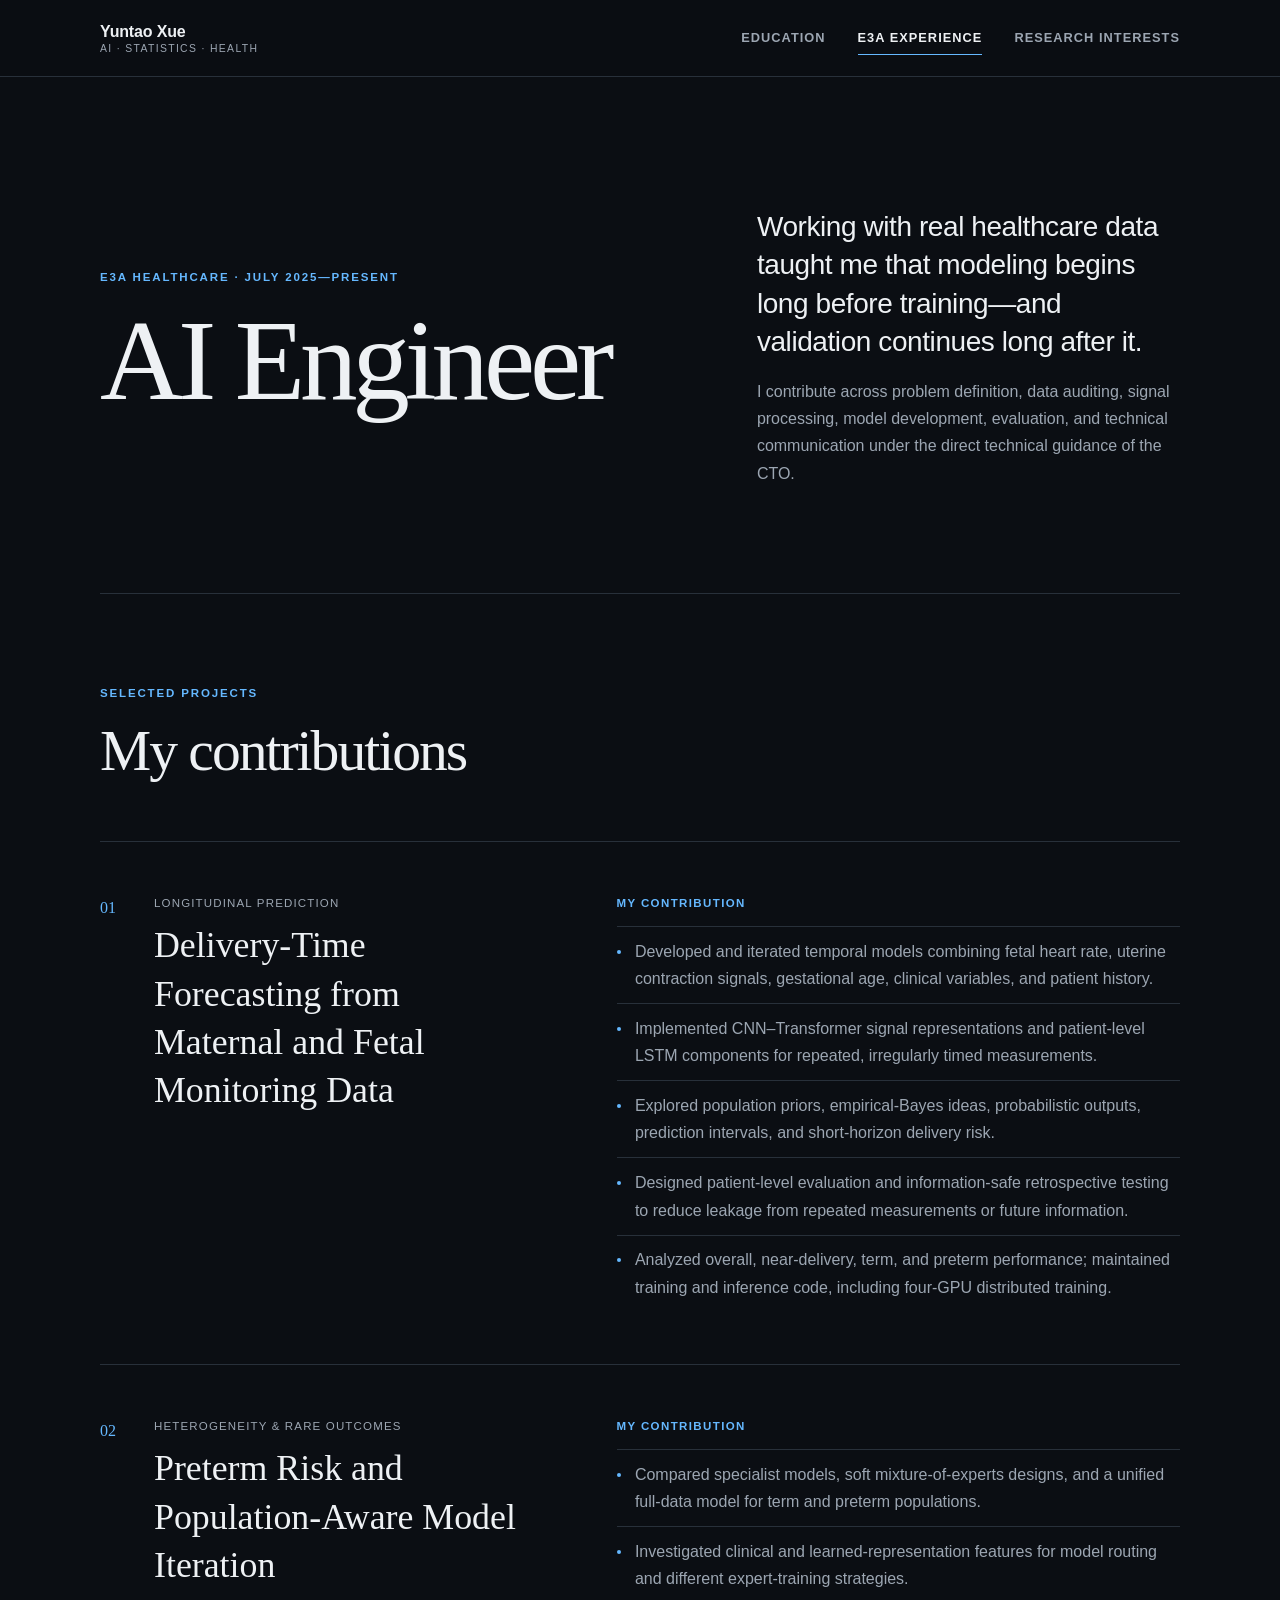
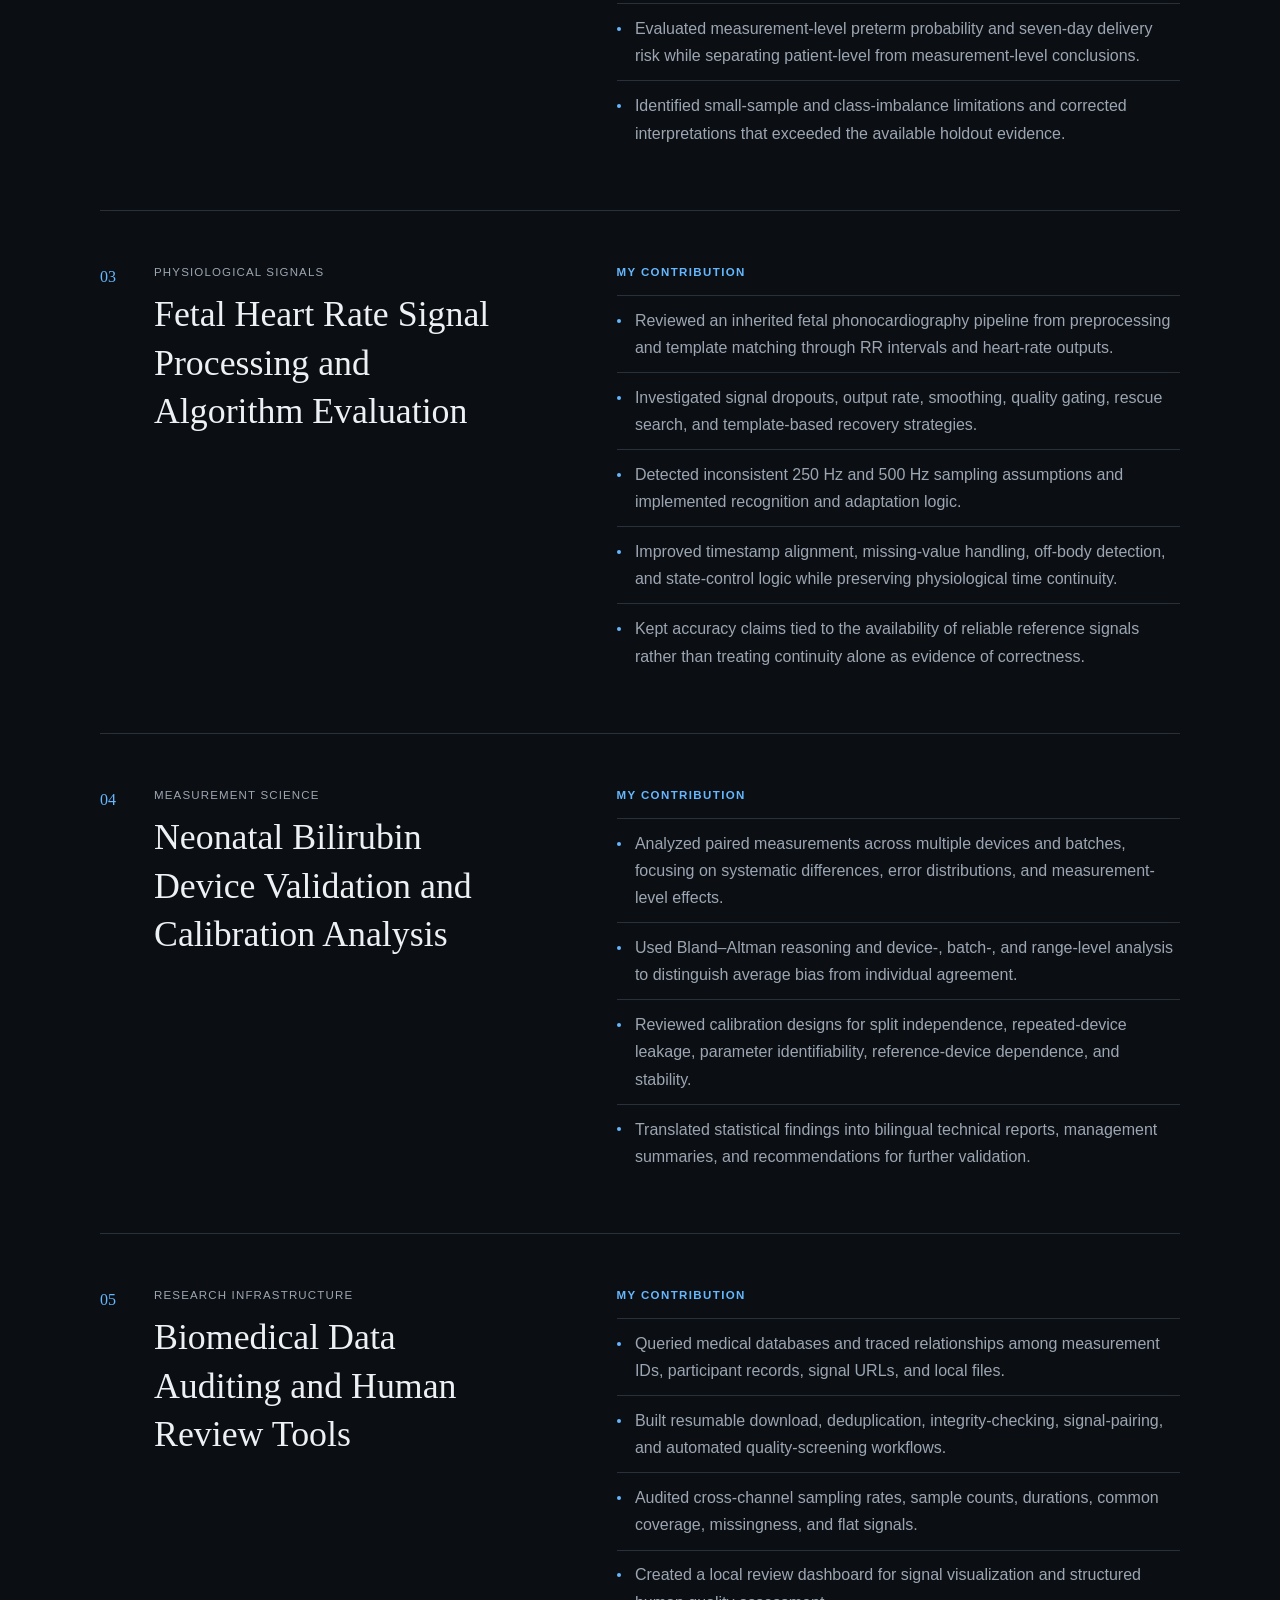
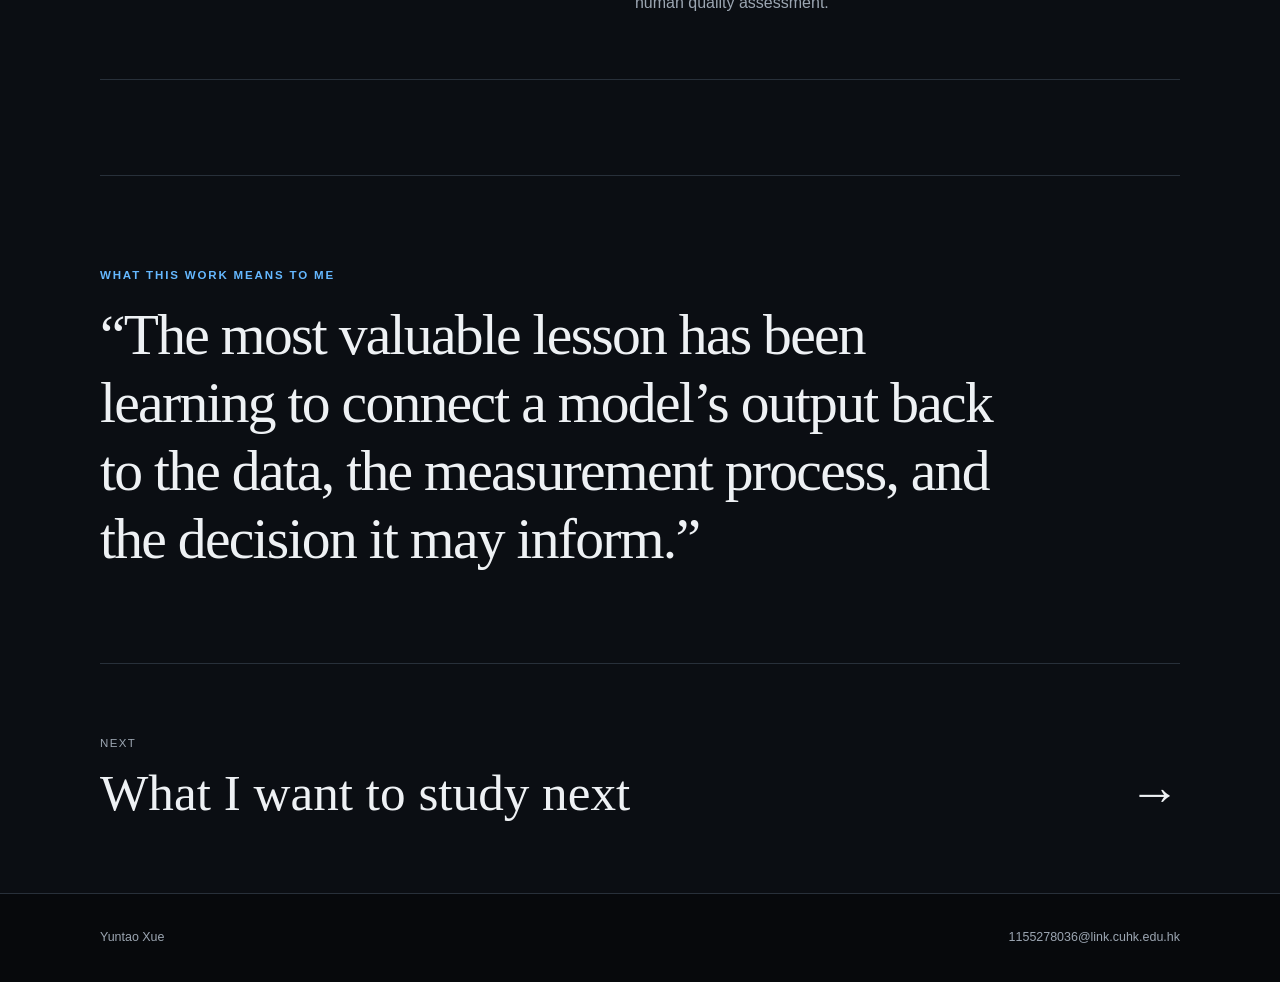
==== experience.html @ 1c297989 "Simplify site into focused academic pages" ====
<!doctype html>
<html lang="en">
  <head>
    <meta charset="utf-8" />
    <meta name="viewport" content="width=device-width, initial-scale=1" />
    <meta name="description" content="Yuntao Xue's work as an AI Engineer at E3A Healthcare across longitudinal prediction, physiological signals, medical device validation, and health data infrastructure." />
    <meta name="theme-color" content="#0b0e13" />
    <title>Yuntao Xue | E3A Experience</title>
    <link rel="icon" href="assets/favicon.svg" type="image/svg+xml" />
    <link rel="stylesheet" href="styles.css" />
  </head>
  <body>
    <a class="skip-link" href="#main">Skip to content</a>
    <header class="site-header">
      <div class="shell nav-wrap">
        <a class="brand" href="index.html"><span>Yuntao Xue</span><small>AI · Statistics · Health</small></a>
        <button class="menu-button" type="button" aria-expanded="false" aria-controls="nav-links">Menu</button>
        <nav id="nav-links" aria-label="Main navigation">
          <a href="index.html">Education</a>
          <a class="active" href="experience.html">E3A Experience</a>
          <a href="interests.html">Research Interests</a>
        </nav>
      </div>
    </header>

    <main id="main">
      <section class="shell intro page-intro">
        <div>
          <p class="label">E3A Healthcare · July 2025—present</p>
          <h1>AI Engineer</h1>
        </div>
        <div class="intro-side">
          <p class="lead">Working with real healthcare data taught me that modeling begins long before training—and validation continues long after it.</p>
          <p>I contribute across problem definition, data auditing, signal processing, model development, evaluation, and technical communication under the direct technical guidance of the CTO.</p>
        </div>
      </section>

      <section class="shell page-section projects-section" aria-labelledby="projects-title">
        <div class="section-heading">
          <p class="label">Selected projects</p>
          <h2 id="projects-title">My contributions</h2>
        </div>

        <div class="project-stack">
          <article class="project">
            <div class="project-title"><span>01</span><div><p>Longitudinal prediction</p><h3>Delivery-Time Forecasting from Maternal and Fetal Monitoring Data</h3></div></div>
            <div class="contributions">
              <p class="contribution-label">My contribution</p>
              <ul>
                <li>Developed and iterated temporal models combining fetal heart rate, uterine contraction signals, gestational age, clinical variables, and patient history.</li>
                <li>Implemented CNN–Transformer signal representations and patient-level LSTM components for repeated, irregularly timed measurements.</li>
                <li>Explored population priors, empirical-Bayes ideas, probabilistic outputs, prediction intervals, and short-horizon delivery risk.</li>
                <li>Designed patient-level evaluation and information-safe retrospective testing to reduce leakage from repeated measurements or future information.</li>
                <li>Analyzed overall, near-delivery, term, and preterm performance; maintained training and inference code, including four-GPU distributed training.</li>
              </ul>
            </div>
          </article>

          <article class="project">
            <div class="project-title"><span>02</span><div><p>Heterogeneity & rare outcomes</p><h3>Preterm Risk and Population-Aware Model Iteration</h3></div></div>
            <div class="contributions">
              <p class="contribution-label">My contribution</p>
              <ul>
                <li>Compared specialist models, soft mixture-of-experts designs, and a unified full-data model for term and preterm populations.</li>
                <li>Investigated clinical and learned-representation features for model routing and different expert-training strategies.</li>
                <li>Evaluated measurement-level preterm probability and seven-day delivery risk while separating patient-level from measurement-level conclusions.</li>
                <li>Identified small-sample and class-imbalance limitations and corrected interpretations that exceeded the available holdout evidence.</li>
              </ul>
            </div>
          </article>

          <article class="project">
            <div class="project-title"><span>03</span><div><p>Physiological signals</p><h3>Fetal Heart Rate Signal Processing and Algorithm Evaluation</h3></div></div>
            <div class="contributions">
              <p class="contribution-label">My contribution</p>
              <ul>
                <li>Reviewed an inherited fetal phonocardiography pipeline from preprocessing and template matching through RR intervals and heart-rate outputs.</li>
                <li>Investigated signal dropouts, output rate, smoothing, quality gating, rescue search, and template-based recovery strategies.</li>
                <li>Detected inconsistent 250 Hz and 500 Hz sampling assumptions and implemented recognition and adaptation logic.</li>
                <li>Improved timestamp alignment, missing-value handling, off-body detection, and state-control logic while preserving physiological time continuity.</li>
                <li>Kept accuracy claims tied to the availability of reliable reference signals rather than treating continuity alone as evidence of correctness.</li>
              </ul>
            </div>
          </article>

          <article class="project">
            <div class="project-title"><span>04</span><div><p>Measurement science</p><h3>Neonatal Bilirubin Device Validation and Calibration Analysis</h3></div></div>
            <div class="contributions">
              <p class="contribution-label">My contribution</p>
              <ul>
                <li>Analyzed paired measurements across multiple devices and batches, focusing on systematic differences, error distributions, and measurement-level effects.</li>
                <li>Used Bland–Altman reasoning and device-, batch-, and range-level analysis to distinguish average bias from individual agreement.</li>
                <li>Reviewed calibration designs for split independence, repeated-device leakage, parameter identifiability, reference-device dependence, and stability.</li>
                <li>Translated statistical findings into bilingual technical reports, management summaries, and recommendations for further validation.</li>
              </ul>
            </div>
          </article>

          <article class="project">
            <div class="project-title"><span>05</span><div><p>Research infrastructure</p><h3>Biomedical Data Auditing and Human Review Tools</h3></div></div>
            <div class="contributions">
              <p class="contribution-label">My contribution</p>
              <ul>
                <li>Queried medical databases and traced relationships among measurement IDs, participant records, signal URLs, and local files.</li>
                <li>Built resumable download, deduplication, integrity-checking, signal-pairing, and automated quality-screening workflows.</li>
                <li>Audited cross-channel sampling rates, sample counts, durations, common coverage, missingness, and flat signals.</li>
                <li>Created a local review dashboard for signal visualization and structured human quality assessment.</li>
              </ul>
            </div>
          </article>
        </div>
      </section>

      <section class="shell reflection">
        <p class="label">What this work means to me</p>
        <blockquote>“The most valuable lesson has been learning to connect a model’s output back to the data, the measurement process, and the decision it may inform.”</blockquote>
      </section>

      <section class="shell next-page">
        <p>Next</p>
        <a href="interests.html"><span>What I want to study next</span><span>→</span></a>
      </section>
    </main>

    <footer class="site-footer">
      <div class="shell"><span>Yuntao Xue</span><span>1155278036@link.cuhk.edu.hk</span></div>
    </footer>
    <script src="script.js"></script>
  </body>
</html>
---- styles.css ----
:root {
  --bg: #0b0e13;
  --surface: #11161d;
  --text: #eef1f4;
  --muted: #9ca6b2;
  --line: #28303a;
  --accent: #65b8ff;
  --shell: 1080px;
  --sans: Inter, ui-sans-serif, -apple-system, BlinkMacSystemFont, "Segoe UI", sans-serif;
  --serif: Georgia, "Times New Roman", serif;
}

* { box-sizing: border-box; }
html { scroll-behavior: smooth; }
body { margin: 0; color: var(--text); background: var(--bg); font-family: var(--sans); font-size: 16px; line-height: 1.7; }
::selection { color: #06111b; background: var(--accent); }
a { color: inherit; }
.shell { width: min(var(--shell), calc(100% - 48px)); margin-inline: auto; }
.skip-link { position: fixed; left: 1rem; top: -5rem; z-index: 100; padding: .65rem 1rem; color: var(--bg); background: var(--text); text-decoration: none; }
.skip-link:focus { top: 1rem; }

.site-header { position: sticky; top: 0; z-index: 20; background: rgba(11, 14, 19, .92); border-bottom: 1px solid var(--line); backdrop-filter: blur(12px); }
.nav-wrap { min-height: 76px; display: flex; align-items: center; justify-content: space-between; gap: 2rem; }
.brand { display: flex; flex-direction: column; text-decoration: none; line-height: 1.25; }
.brand span { font-weight: 700; letter-spacing: -.01em; }
.brand small { color: var(--muted); font-size: .65rem; text-transform: uppercase; letter-spacing: .13em; }
nav { display: flex; align-items: center; gap: 2rem; }
nav a { padding-block: 6px; color: var(--muted); border-bottom: 1px solid transparent; font-size: .8rem; font-weight: 650; text-decoration: none; text-transform: uppercase; letter-spacing: .08em; }
nav a:hover, nav a.active { color: var(--text); border-color: var(--accent); }
.menu-button { display: none; padding: .45rem .7rem; color: var(--text); background: transparent; border: 1px solid var(--line); font: inherit; font-size: .8rem; }

.intro { min-height: 540px; padding-block: 105px 90px; border-bottom: 1px solid var(--line); }
.intro-profile { display: grid; grid-template-columns: minmax(0, 1fr) 280px; align-items: center; gap: clamp(55px, 10vw, 130px); }
.label { margin: 0 0 1rem; color: var(--accent); font-size: .72rem; font-weight: 750; text-transform: uppercase; letter-spacing: .16em; }
h1, h2, h3, p { overflow-wrap: break-word; }
h1 { max-width: 850px; margin: 0; font-family: var(--serif); font-size: clamp(3.8rem, 8vw, 7rem); font-weight: 400; line-height: .98; letter-spacing: -.045em; }
.lead { max-width: 760px; margin: 1.6rem 0 0; color: var(--text); font-size: clamp(1.25rem, 2.4vw, 1.75rem); line-height: 1.38; letter-spacing: -.015em; }
.intro-text { max-width: 700px; margin: 1.4rem 0 0; color: var(--muted); font-size: 1.02rem; }
.inline-links { display: flex; flex-wrap: wrap; gap: .75rem 1.7rem; margin-top: 2rem; }
.inline-links a { color: var(--text); text-underline-offset: 5px; text-decoration-color: var(--accent); }
.inline-links a:hover { color: var(--accent); }
.portrait { width: 280px; height: 340px; margin: 0; border: 1px solid var(--line); background: var(--surface); overflow: hidden; }
.portrait img { width: 100%; height: 100%; display: block; object-fit: cover; object-position: 62% 42%; filter: saturate(.82) contrast(1.04); }

.page-section { padding-block: 95px; border-bottom: 1px solid var(--line); }
.section-heading { max-width: 760px; margin-bottom: 58px; }
.section-heading.compact { margin-bottom: 42px; }
h2 { margin: 0; font-family: var(--serif); font-size: clamp(2.3rem, 4.5vw, 4rem); font-weight: 400; line-height: 1.1; letter-spacing: -.035em; }
h3 { margin: 0; font-size: 1.25rem; line-height: 1.35; }
.timeline { border-top: 1px solid var(--line); }
.timeline-item { display: grid; grid-template-columns: 220px 1fr; gap: 3rem; padding-block: 34px; border-bottom: 1px solid var(--line); }
.timeline-meta { display: flex; flex-direction: column; color: var(--muted); font-size: .82rem; }
.timeline-item h3 { font-size: 1.45rem; }
.timeline-item p { max-width: 690px; margin: .7rem 0 0; color: var(--muted); }
.timeline-item .institution { margin-top: .25rem; color: var(--text); }
.two-columns { display: grid; grid-template-columns: .8fr 1.2fr; gap: clamp(55px, 10vw, 120px); align-items: start; }
.simple-list { padding: 0; margin: 0; list-style: none; border-top: 1px solid var(--line); }
.simple-list li { padding: .85rem 0; border-bottom: 1px solid var(--line); }
.course-list { display: grid; grid-template-columns: repeat(2, 1fr); column-gap: 2rem; }
.skill-grid { display: grid; grid-template-columns: repeat(2, 1fr); gap: 1px; background: var(--line); border: 1px solid var(--line); }
.skill-grid article { min-height: 225px; padding: 28px; background: var(--surface); }
.skill-grid h3 { color: var(--accent); font-size: 1rem; }
.skill-grid p { margin: .8rem 0 0; color: var(--muted); }

.next-page { padding-block: 70px; }
.next-page > p { margin: 0 0 .5rem; color: var(--muted); font-size: .72rem; text-transform: uppercase; letter-spacing: .12em; }
.next-page a { display: flex; justify-content: space-between; gap: 1rem; font-family: var(--serif); font-size: clamp(1.8rem, 4vw, 3.2rem); line-height: 1.2; text-decoration: none; }
.next-page a:hover { color: var(--accent); }

.page-intro { min-height: 480px; display: grid; grid-template-columns: 1fr .8fr; gap: clamp(60px, 10vw, 130px); align-items: center; }
.page-intro h1 { font-size: clamp(4rem, 9vw, 7.5rem); }
.intro-side > p:last-child { color: var(--muted); }
.projects-section { padding-top: 90px; }
.project-stack { border-top: 1px solid var(--line); }
.project { display: grid; grid-template-columns: .85fr 1.15fr; gap: clamp(50px, 8vw, 100px); padding-block: 52px; border-bottom: 1px solid var(--line); }
.project-title { display: grid; grid-template-columns: 38px 1fr; gap: 1rem; align-items: start; }
.project-title > span { color: var(--accent); font-family: var(--serif); }
.project-title p { margin: 0 0 .5rem; color: var(--muted); font-size: .72rem; text-transform: uppercase; letter-spacing: .1em; }
.project-title h3 { font-family: var(--serif); font-size: clamp(1.55rem, 2.8vw, 2.35rem); font-weight: 400; }
.contribution-label { margin: 0 0 .8rem; color: var(--accent); font-size: .72rem; font-weight: 700; text-transform: uppercase; letter-spacing: .12em; }
.contributions ul { padding: 0; margin: 0; list-style: none; }
.contributions li { position: relative; padding: .68rem 0 .68rem 1.15rem; color: var(--muted); border-top: 1px solid var(--line); }
.contributions li::before { content: ""; position: absolute; left: 0; top: 1.42rem; width: 4px; height: 4px; background: var(--accent); border-radius: 50%; }
.reflection { padding-block: 90px; border-bottom: 1px solid var(--line); }
blockquote { max-width: 900px; margin: 0; font-family: var(--serif); font-size: clamp(2rem, 4.5vw, 4rem); font-weight: 400; line-height: 1.18; letter-spacing: -.03em; }

.interest-intro { min-height: 650px; }
.interest-intro h1 { max-width: 1020px; font-size: clamp(3.4rem, 7vw, 6.4rem); }
.interest-opening { display: grid; grid-template-columns: 1fr 1fr; gap: clamp(50px, 9vw, 110px); margin-top: 65px; }
.interest-opening .lead, .interest-opening > p:last-child { margin: 0; }
.interest-opening > p:last-child { color: var(--muted); }
.interest-list { border-top: 1px solid var(--line); }
.interest-list article { display: grid; grid-template-columns: 55px .75fr 1fr; gap: 1.5rem; padding-block: 32px; border-bottom: 1px solid var(--line); }
.interest-list article > span { color: var(--accent); font-family: var(--serif); }
.interest-list h3 { font-family: var(--serif); font-size: clamp(1.5rem, 2.5vw, 2.25rem); font-weight: 400; }
.interest-list p { margin: 0; color: var(--muted); }
.methods-band { padding-block: 95px; background: var(--surface); border-bottom: 1px solid var(--line); }
.methods-grid { display: grid; grid-template-columns: .8fr 1.2fr; gap: clamp(55px, 10vw, 120px); }
.methods-copy > p { margin-top: 0; color: var(--muted); }
.methods-copy strong { color: var(--text); }
.future-section { display: grid; grid-template-columns: .3fr 1.1fr .7fr; gap: 3rem; }
.future-section .label { margin-top: .5rem; }
.future-section > p:last-child { margin: .5rem 0 0; color: var(--muted); }
.contact-block { padding-block: 95px 110px; }
.contact-block h2 { max-width: 850px; }

.site-footer { color: var(--muted); background: #07090c; border-top: 1px solid var(--line); }
.site-footer .shell { min-height: 88px; display: flex; align-items: center; justify-content: space-between; gap: 1rem; font-size: .78rem; }

@media (max-width: 800px) {
  .menu-button { display: block; }
  nav { position: absolute; left: 0; right: 0; top: 75px; display: none; padding: 1rem 24px 1.4rem; background: var(--bg); border-bottom: 1px solid var(--line); }
  nav.open { display: flex; flex-direction: column; align-items: flex-start; gap: .7rem; }
  .intro-profile { grid-template-columns: 1fr 210px; gap: 2.5rem; }
  .portrait { width: 210px; height: 270px; }
  .page-intro, .two-columns, .methods-grid { grid-template-columns: 1fr; }
  .page-intro { gap: 1rem; }
  .project { grid-template-columns: 1fr; gap: 2.2rem; }
  .interest-opening { grid-template-columns: 1fr; gap: 2rem; }
  .interest-list article { grid-template-columns: 40px 1fr; }
  .interest-list h3, .interest-list p { grid-column: 2; }
  .future-section { grid-template-columns: 1fr; gap: 1.5rem; }
}

@media (max-width: 560px) {
  .shell { width: min(var(--shell), calc(100% - 32px)); }
  .intro { padding-block: 70px; }
  .intro-profile { grid-template-columns: 1fr; }
  .portrait { grid-row: 1; width: 150px; height: 180px; }
  h1 { font-size: 3.6rem; }
  .page-section, .methods-band, .contact-block { padding-block: 70px; }
  .timeline-item { grid-template-columns: 1fr; gap: 1rem; }
  .timeline-meta { flex-direction: row; gap: 1rem; }
  .course-list, .skill-grid { grid-template-columns: 1fr; }
  .page-intro, .interest-intro { min-height: auto; }
  .interest-list article { grid-template-columns: 28px 1fr; gap: 1rem; }
  .site-footer .shell { padding-block: 1.2rem; flex-direction: column; align-items: flex-start; justify-content: center; }
}

@media (prefers-reduced-motion: reduce) { html { scroll-behavior: auto; } }
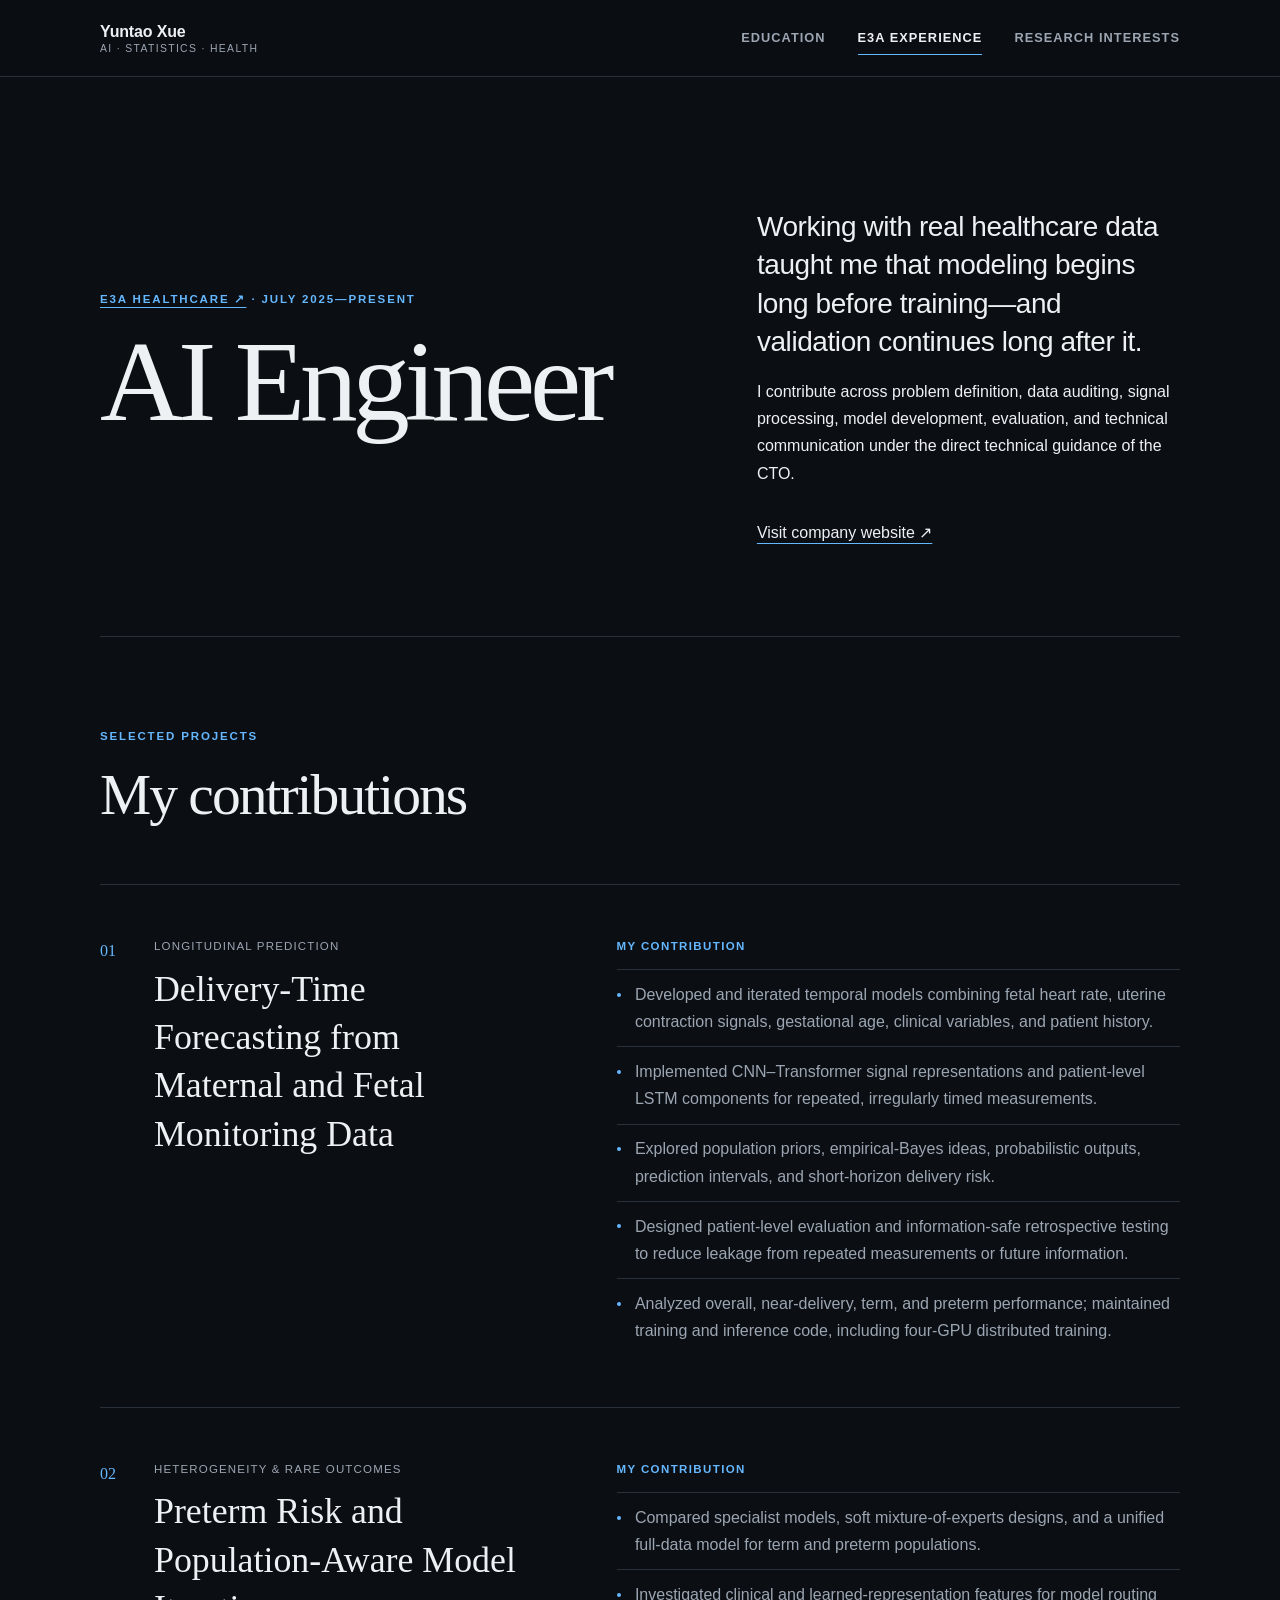
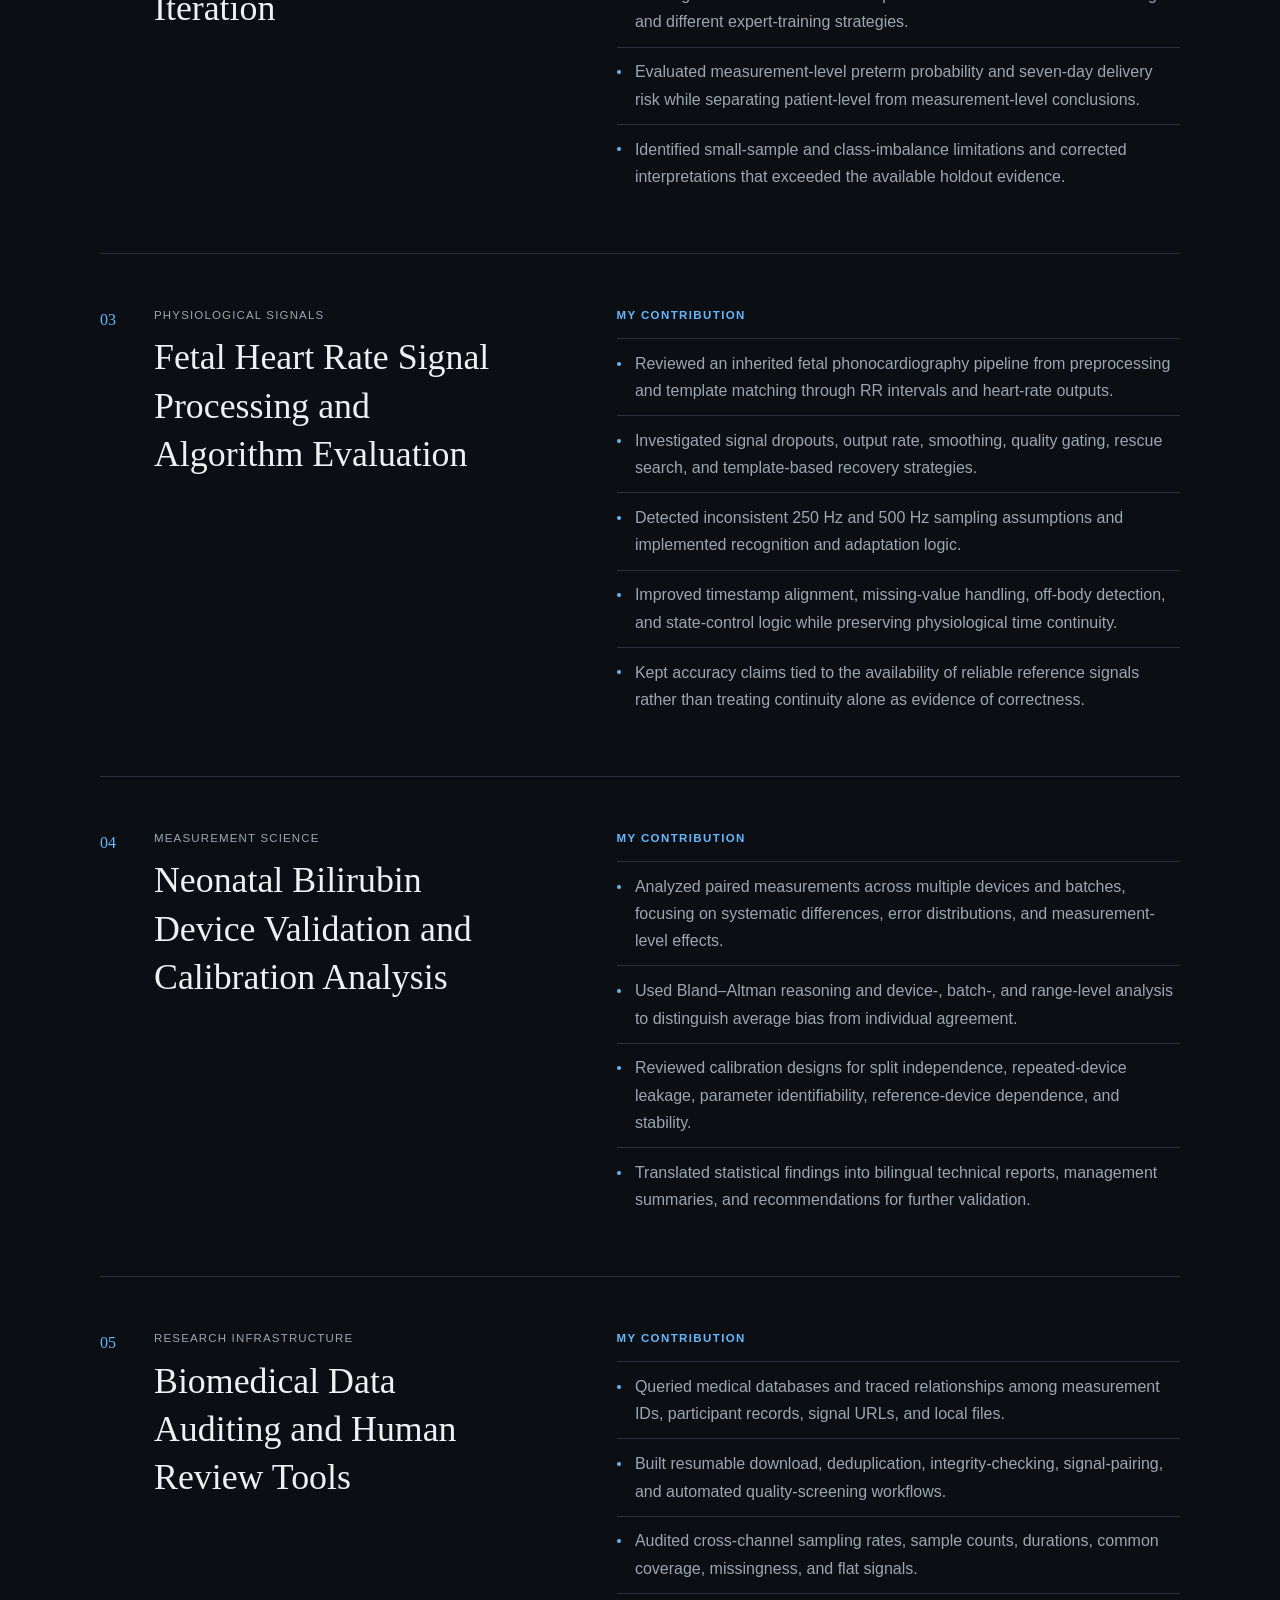
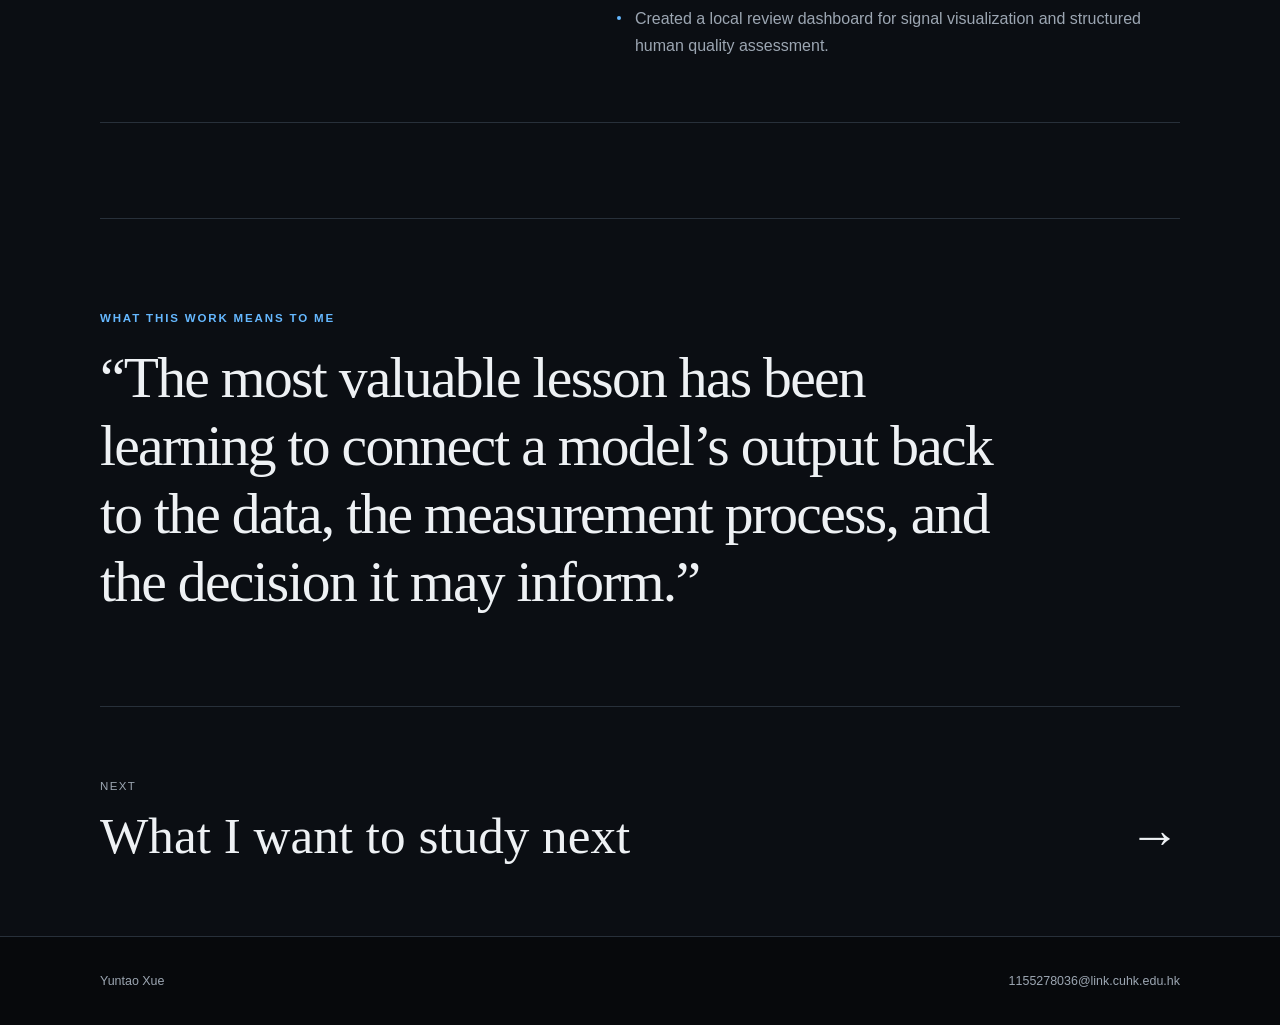
==== commit 6a7e2f3b: "Link E3A Healthcare website" ====
--- a/experience.html
+++ b/experience.html
@@ -26,12 +26,13 @@
     <main id="main">
       <section class="shell intro page-intro">
         <div>
-          <p class="label">E3A Healthcare · July 2025—present</p>
+          <p class="label"><a class="company-link" href="https://e3ahealth.com/" target="_blank" rel="noreferrer">E3A Healthcare ↗</a> · July 2025—present</p>
           <h1>AI Engineer</h1>
         </div>
         <div class="intro-side">
           <p class="lead">Working with real healthcare data taught me that modeling begins long before training—and validation continues long after it.</p>
           <p>I contribute across problem definition, data auditing, signal processing, model development, evaluation, and technical communication under the direct technical guidance of the CTO.</p>
+          <div class="inline-links"><a href="https://e3ahealth.com/" target="_blank" rel="noreferrer">Visit company website ↗</a></div>
         </div>
       </section>
 
--- a/styles.css
+++ b/styles.css
@@ -36,6 +36,8 @@
 h1 { max-width: 850px; margin: 0; font-family: var(--serif); font-size: clamp(3.8rem, 8vw, 7rem); font-weight: 400; line-height: .98; letter-spacing: -.045em; }
 .lead { max-width: 760px; margin: 1.6rem 0 0; color: var(--text); font-size: clamp(1.25rem, 2.4vw, 1.75rem); line-height: 1.38; letter-spacing: -.015em; }
 .intro-text { max-width: 700px; margin: 1.4rem 0 0; color: var(--muted); font-size: 1.02rem; }
+.company-link { color: inherit; text-decoration-color: var(--accent); text-underline-offset: 4px; }
+.company-link:hover { color: var(--accent); }
 .inline-links { display: flex; flex-wrap: wrap; gap: .75rem 1.7rem; margin-top: 2rem; }
 .inline-links a { color: var(--text); text-underline-offset: 5px; text-decoration-color: var(--accent); }
 .inline-links a:hover { color: var(--accent); }
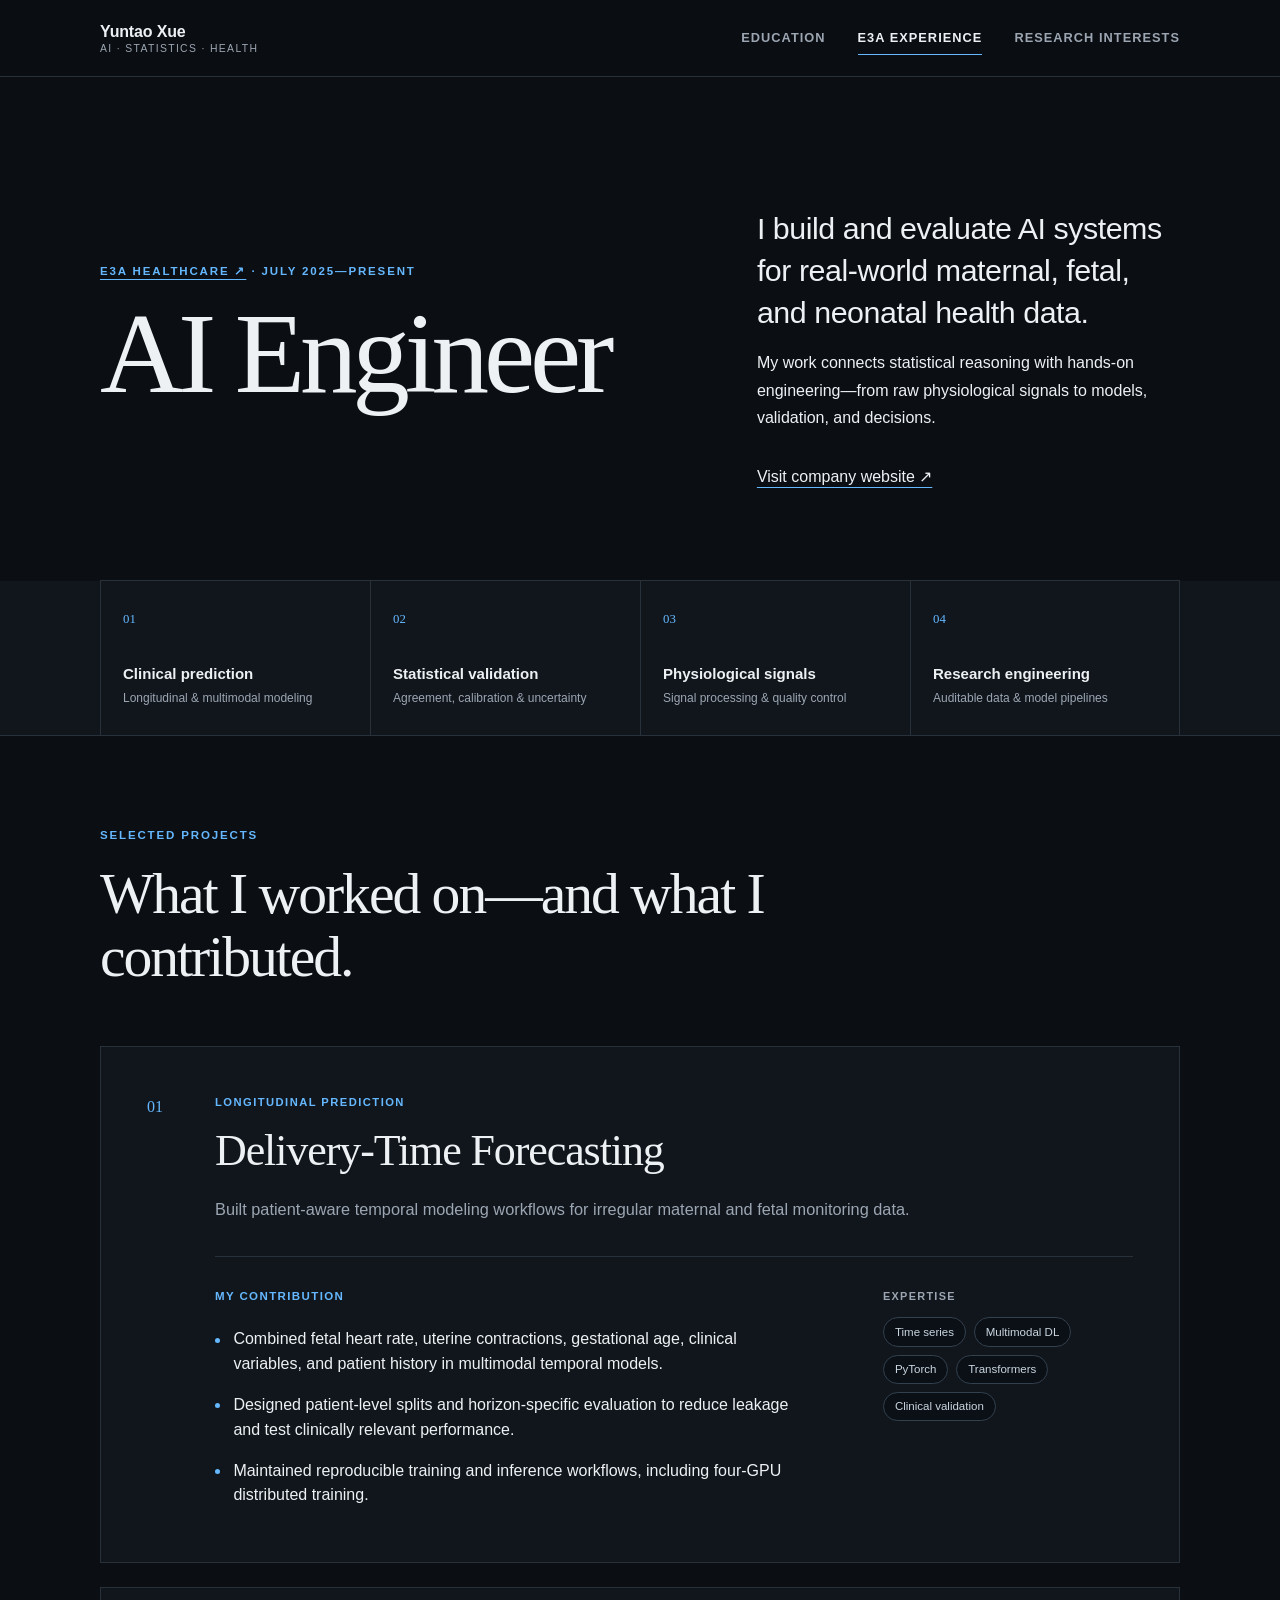
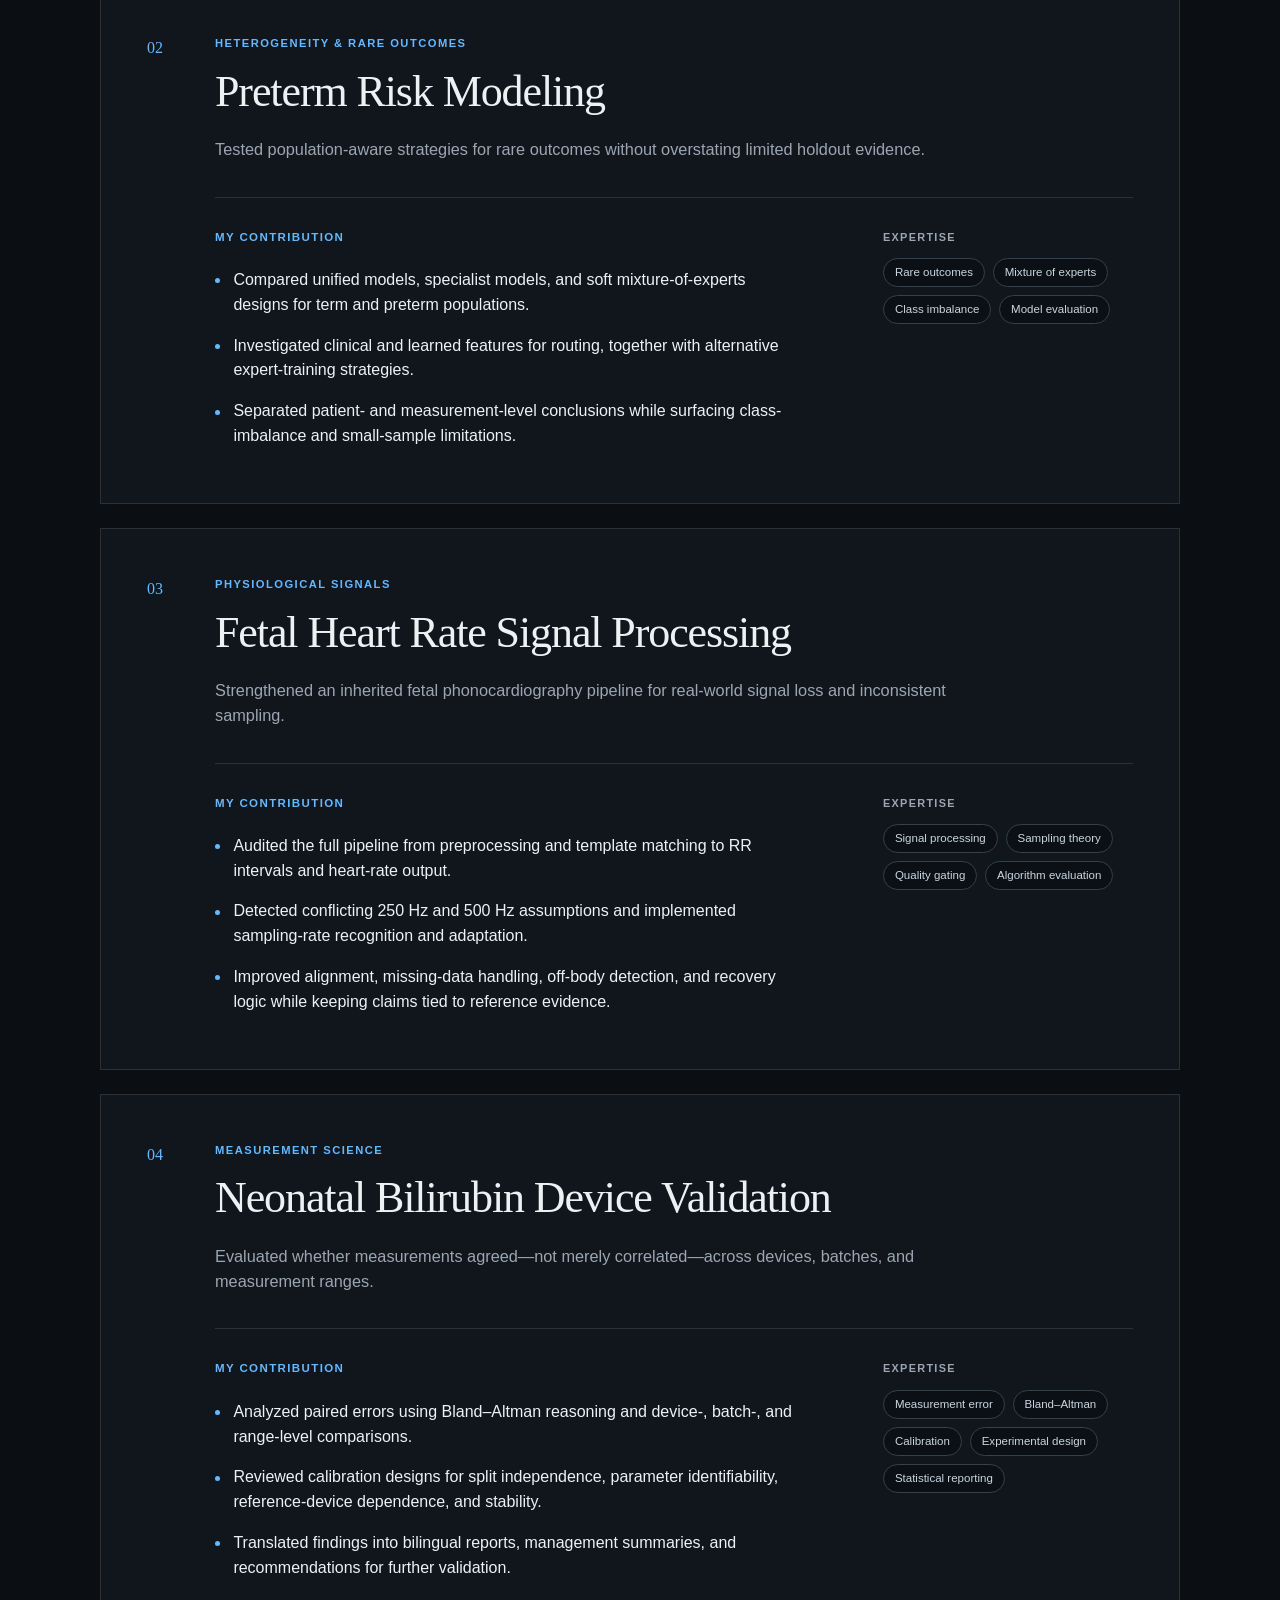
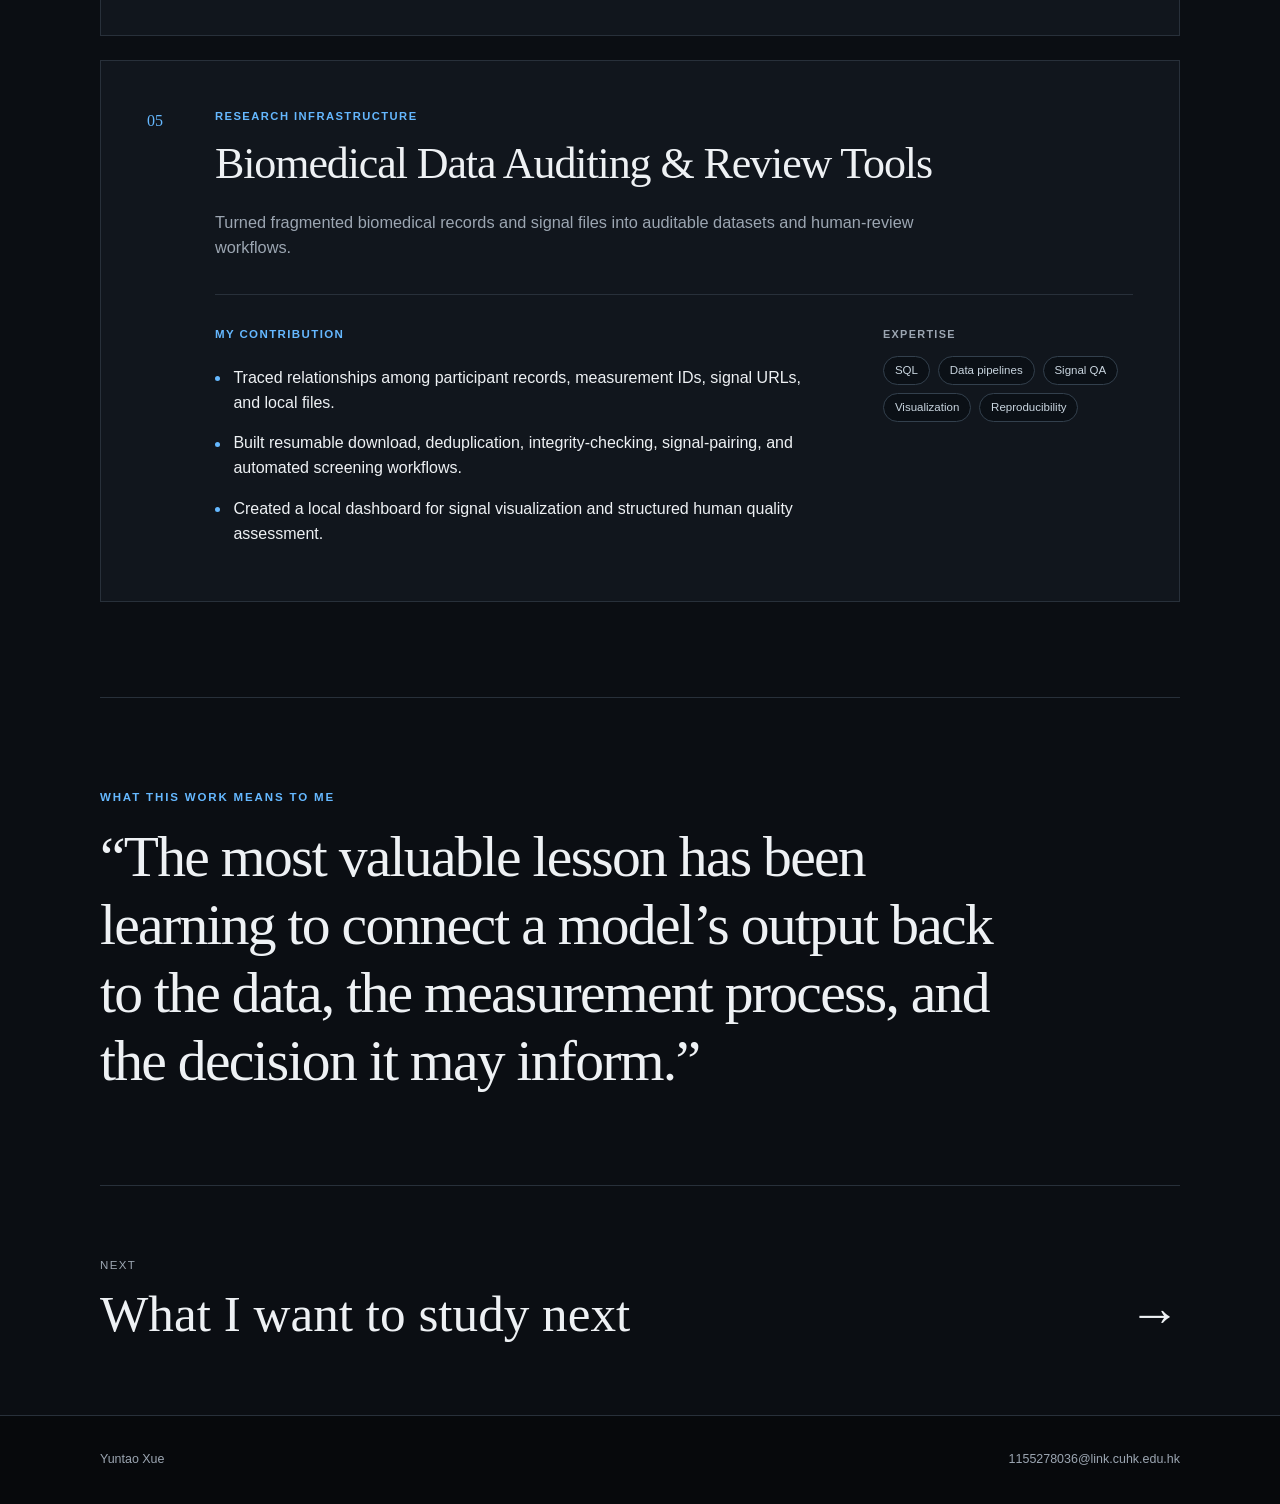
==== commit 318f998b: "Refine E3A experience project presentation" ====
--- a/experience.html
+++ b/experience.html
@@ -7,7 +7,7 @@
     <meta name="theme-color" content="#0b0e13" />
     <title>Yuntao Xue | E3A Experience</title>
     <link rel="icon" href="assets/favicon.svg" type="image/svg+xml" />
-    <link rel="stylesheet" href="styles.css" />
+    <link rel="stylesheet" href="styles.css?v=20261012-exp-v2" />
   </head>
   <body>
     <a class="skip-link" href="#main">Skip to content</a>
@@ -24,89 +24,141 @@
     </header>
 
     <main id="main">
-      <section class="shell intro page-intro">
+      <section class="shell intro page-intro experience-intro">
         <div>
           <p class="label"><a class="company-link" href="https://e3ahealth.com/" target="_blank" rel="noreferrer">E3A Healthcare ↗</a> · July 2025—present</p>
           <h1>AI Engineer</h1>
         </div>
         <div class="intro-side">
-          <p class="lead">Working with real healthcare data taught me that modeling begins long before training—and validation continues long after it.</p>
-          <p>I contribute across problem definition, data auditing, signal processing, model development, evaluation, and technical communication under the direct technical guidance of the CTO.</p>
+          <p class="lead">I build and evaluate AI systems for real-world maternal, fetal, and neonatal health data.</p>
+          <p>My work connects statistical reasoning with hands-on engineering—from raw physiological signals to models, validation, and decisions.</p>
           <div class="inline-links"><a href="https://e3ahealth.com/" target="_blank" rel="noreferrer">Visit company website ↗</a></div>
         </div>
       </section>
 
+      <section class="expertise-strip" aria-label="Core expertise">
+        <div class="shell expertise-grid">
+          <div><span>01</span><strong>Clinical prediction</strong><small>Longitudinal &amp; multimodal modeling</small></div>
+          <div><span>02</span><strong>Statistical validation</strong><small>Agreement, calibration &amp; uncertainty</small></div>
+          <div><span>03</span><strong>Physiological signals</strong><small>Signal processing &amp; quality control</small></div>
+          <div><span>04</span><strong>Research engineering</strong><small>Auditable data &amp; model pipelines</small></div>
+        </div>
+      </section>
+
       <section class="shell page-section projects-section" aria-labelledby="projects-title">
-        <div class="section-heading">
+        <div class="section-heading project-heading">
           <p class="label">Selected projects</p>
-          <h2 id="projects-title">My contributions</h2>
+          <h2 id="projects-title">What I worked on—and what I contributed.</h2>
         </div>
 
         <div class="project-stack">
-          <article class="project">
-            <div class="project-title"><span>01</span><div><p>Longitudinal prediction</p><h3>Delivery-Time Forecasting from Maternal and Fetal Monitoring Data</h3></div></div>
-            <div class="contributions">
-              <p class="contribution-label">My contribution</p>
-              <ul>
-                <li>Developed and iterated temporal models combining fetal heart rate, uterine contraction signals, gestational age, clinical variables, and patient history.</li>
-                <li>Implemented CNN–Transformer signal representations and patient-level LSTM components for repeated, irregularly timed measurements.</li>
-                <li>Explored population priors, empirical-Bayes ideas, probabilistic outputs, prediction intervals, and short-horizon delivery risk.</li>
-                <li>Designed patient-level evaluation and information-safe retrospective testing to reduce leakage from repeated measurements or future information.</li>
-                <li>Analyzed overall, near-delivery, term, and preterm performance; maintained training and inference code, including four-GPU distributed training.</li>
-              </ul>
+          <article class="project-card">
+            <div class="project-card-head">
+              <span class="project-number">01</span>
+              <div>
+                <p class="project-domain">Longitudinal prediction</p>
+                <h3>Delivery-Time Forecasting</h3>
+                <p class="project-summary">Built patient-aware temporal modeling workflows for irregular maternal and fetal monitoring data.</p>
+              </div>
+            </div>
+            <div class="project-card-body">
+              <div class="project-contribution">
+                <p class="contribution-label">My contribution</p>
+                <ul>
+                  <li>Combined fetal heart rate, uterine contractions, gestational age, clinical variables, and patient history in multimodal temporal models.</li>
+                  <li>Designed patient-level splits and horizon-specific evaluation to reduce leakage and test clinically relevant performance.</li>
+                  <li>Maintained reproducible training and inference workflows, including four-GPU distributed training.</li>
+                </ul>
+              </div>
+              <div class="expertise-tags" aria-label="Expertise used"><span>Time series</span><span>Multimodal DL</span><span>PyTorch</span><span>Transformers</span><span>Clinical validation</span></div>
             </div>
           </article>
 
-          <article class="project">
-            <div class="project-title"><span>02</span><div><p>Heterogeneity & rare outcomes</p><h3>Preterm Risk and Population-Aware Model Iteration</h3></div></div>
-            <div class="contributions">
-              <p class="contribution-label">My contribution</p>
-              <ul>
-                <li>Compared specialist models, soft mixture-of-experts designs, and a unified full-data model for term and preterm populations.</li>
-                <li>Investigated clinical and learned-representation features for model routing and different expert-training strategies.</li>
-                <li>Evaluated measurement-level preterm probability and seven-day delivery risk while separating patient-level from measurement-level conclusions.</li>
-                <li>Identified small-sample and class-imbalance limitations and corrected interpretations that exceeded the available holdout evidence.</li>
-              </ul>
+          <article class="project-card">
+            <div class="project-card-head">
+              <span class="project-number">02</span>
+              <div>
+                <p class="project-domain">Heterogeneity &amp; rare outcomes</p>
+                <h3>Preterm Risk Modeling</h3>
+                <p class="project-summary">Tested population-aware strategies for rare outcomes without overstating limited holdout evidence.</p>
+              </div>
+            </div>
+            <div class="project-card-body">
+              <div class="project-contribution">
+                <p class="contribution-label">My contribution</p>
+                <ul>
+                  <li>Compared unified models, specialist models, and soft mixture-of-experts designs for term and preterm populations.</li>
+                  <li>Investigated clinical and learned features for routing, together with alternative expert-training strategies.</li>
+                  <li>Separated patient- and measurement-level conclusions while surfacing class-imbalance and small-sample limitations.</li>
+                </ul>
+              </div>
+              <div class="expertise-tags" aria-label="Expertise used"><span>Rare outcomes</span><span>Mixture of experts</span><span>Class imbalance</span><span>Model evaluation</span></div>
             </div>
           </article>
 
-          <article class="project">
-            <div class="project-title"><span>03</span><div><p>Physiological signals</p><h3>Fetal Heart Rate Signal Processing and Algorithm Evaluation</h3></div></div>
-            <div class="contributions">
-              <p class="contribution-label">My contribution</p>
-              <ul>
-                <li>Reviewed an inherited fetal phonocardiography pipeline from preprocessing and template matching through RR intervals and heart-rate outputs.</li>
-                <li>Investigated signal dropouts, output rate, smoothing, quality gating, rescue search, and template-based recovery strategies.</li>
-                <li>Detected inconsistent 250 Hz and 500 Hz sampling assumptions and implemented recognition and adaptation logic.</li>
-                <li>Improved timestamp alignment, missing-value handling, off-body detection, and state-control logic while preserving physiological time continuity.</li>
-                <li>Kept accuracy claims tied to the availability of reliable reference signals rather than treating continuity alone as evidence of correctness.</li>
-              </ul>
+          <article class="project-card">
+            <div class="project-card-head">
+              <span class="project-number">03</span>
+              <div>
+                <p class="project-domain">Physiological signals</p>
+                <h3>Fetal Heart Rate Signal Processing</h3>
+                <p class="project-summary">Strengthened an inherited fetal phonocardiography pipeline for real-world signal loss and inconsistent sampling.</p>
+              </div>
+            </div>
+            <div class="project-card-body">
+              <div class="project-contribution">
+                <p class="contribution-label">My contribution</p>
+                <ul>
+                  <li>Audited the full pipeline from preprocessing and template matching to RR intervals and heart-rate output.</li>
+                  <li>Detected conflicting 250 Hz and 500 Hz assumptions and implemented sampling-rate recognition and adaptation.</li>
+                  <li>Improved alignment, missing-data handling, off-body detection, and recovery logic while keeping claims tied to reference evidence.</li>
+                </ul>
+              </div>
+              <div class="expertise-tags" aria-label="Expertise used"><span>Signal processing</span><span>Sampling theory</span><span>Quality gating</span><span>Algorithm evaluation</span></div>
             </div>
           </article>
 
-          <article class="project">
-            <div class="project-title"><span>04</span><div><p>Measurement science</p><h3>Neonatal Bilirubin Device Validation and Calibration Analysis</h3></div></div>
-            <div class="contributions">
-              <p class="contribution-label">My contribution</p>
-              <ul>
-                <li>Analyzed paired measurements across multiple devices and batches, focusing on systematic differences, error distributions, and measurement-level effects.</li>
-                <li>Used Bland–Altman reasoning and device-, batch-, and range-level analysis to distinguish average bias from individual agreement.</li>
-                <li>Reviewed calibration designs for split independence, repeated-device leakage, parameter identifiability, reference-device dependence, and stability.</li>
-                <li>Translated statistical findings into bilingual technical reports, management summaries, and recommendations for further validation.</li>
-              </ul>
+          <article class="project-card">
+            <div class="project-card-head">
+              <span class="project-number">04</span>
+              <div>
+                <p class="project-domain">Measurement science</p>
+                <h3>Neonatal Bilirubin Device Validation</h3>
+                <p class="project-summary">Evaluated whether measurements agreed—not merely correlated—across devices, batches, and measurement ranges.</p>
+              </div>
+            </div>
+            <div class="project-card-body">
+              <div class="project-contribution">
+                <p class="contribution-label">My contribution</p>
+                <ul>
+                  <li>Analyzed paired errors using Bland–Altman reasoning and device-, batch-, and range-level comparisons.</li>
+                  <li>Reviewed calibration designs for split independence, parameter identifiability, reference-device dependence, and stability.</li>
+                  <li>Translated findings into bilingual reports, management summaries, and recommendations for further validation.</li>
+                </ul>
+              </div>
+              <div class="expertise-tags" aria-label="Expertise used"><span>Measurement error</span><span>Bland–Altman</span><span>Calibration</span><span>Experimental design</span><span>Statistical reporting</span></div>
             </div>
           </article>
 
-          <article class="project">
-            <div class="project-title"><span>05</span><div><p>Research infrastructure</p><h3>Biomedical Data Auditing and Human Review Tools</h3></div></div>
-            <div class="contributions">
-              <p class="contribution-label">My contribution</p>
-              <ul>
-                <li>Queried medical databases and traced relationships among measurement IDs, participant records, signal URLs, and local files.</li>
-                <li>Built resumable download, deduplication, integrity-checking, signal-pairing, and automated quality-screening workflows.</li>
-                <li>Audited cross-channel sampling rates, sample counts, durations, common coverage, missingness, and flat signals.</li>
-                <li>Created a local review dashboard for signal visualization and structured human quality assessment.</li>
-              </ul>
+          <article class="project-card">
+            <div class="project-card-head">
+              <span class="project-number">05</span>
+              <div>
+                <p class="project-domain">Research infrastructure</p>
+                <h3>Biomedical Data Auditing &amp; Review Tools</h3>
+                <p class="project-summary">Turned fragmented biomedical records and signal files into auditable datasets and human-review workflows.</p>
+              </div>
+            </div>
+            <div class="project-card-body">
+              <div class="project-contribution">
+                <p class="contribution-label">My contribution</p>
+                <ul>
+                  <li>Traced relationships among participant records, measurement IDs, signal URLs, and local files.</li>
+                  <li>Built resumable download, deduplication, integrity-checking, signal-pairing, and automated screening workflows.</li>
+                  <li>Created a local dashboard for signal visualization and structured human quality assessment.</li>
+                </ul>
+              </div>
+              <div class="expertise-tags" aria-label="Expertise used"><span>SQL</span><span>Data pipelines</span><span>Signal QA</span><span>Visualization</span><span>Reproducibility</span></div>
             </div>
           </article>
         </div>
@@ -126,6 +178,6 @@
     <footer class="site-footer">
       <div class="shell"><span>Yuntao Xue</span><span>1155278036@link.cuhk.edu.hk</span></div>
     </footer>
-    <script src="script.js"></script>
+    <script src="script.js?v=20261012-exp-v2"></script>
   </body>
 </html>
--- a/styles.css
+++ b/styles.css
@@ -72,17 +72,32 @@
 .page-intro { min-height: 480px; display: grid; grid-template-columns: 1fr .8fr; gap: clamp(60px, 10vw, 130px); align-items: center; }
 .page-intro h1 { font-size: clamp(4rem, 9vw, 7.5rem); }
 .intro-side > p:last-child { color: var(--muted); }
+.experience-intro { min-height: 430px; }
+.experience-intro .lead { font-size: clamp(1.35rem, 2.5vw, 1.9rem); }
+.expertise-strip { background: var(--surface); border-bottom: 1px solid var(--line); }
+.expertise-grid { display: grid; grid-template-columns: repeat(4, 1fr); }
+.expertise-grid > div { min-height: 154px; padding: 28px 22px; border-left: 1px solid var(--line); display: flex; flex-direction: column; }
+.expertise-grid > div:last-child { border-right: 1px solid var(--line); }
+.expertise-grid span { color: var(--accent); font-family: var(--serif); font-size: .8rem; }
+.expertise-grid strong { margin-top: auto; font-size: .94rem; line-height: 1.35; }
+.expertise-grid small { margin-top: .35rem; color: var(--muted); font-size: .75rem; line-height: 1.45; }
 .projects-section { padding-top: 90px; }
-.project-stack { border-top: 1px solid var(--line); }
-.project { display: grid; grid-template-columns: .85fr 1.15fr; gap: clamp(50px, 8vw, 100px); padding-block: 52px; border-bottom: 1px solid var(--line); }
-.project-title { display: grid; grid-template-columns: 38px 1fr; gap: 1rem; align-items: start; }
-.project-title > span { color: var(--accent); font-family: var(--serif); }
-.project-title p { margin: 0 0 .5rem; color: var(--muted); font-size: .72rem; text-transform: uppercase; letter-spacing: .1em; }
-.project-title h3 { font-family: var(--serif); font-size: clamp(1.55rem, 2.8vw, 2.35rem); font-weight: 400; }
+.project-heading { max-width: 900px; }
+.project-stack { display: grid; gap: 24px; }
+.project-card { padding: clamp(28px, 4vw, 46px); background: var(--surface); border: 1px solid var(--line); }
+.project-card-head { display: grid; grid-template-columns: 52px 1fr; gap: 1rem; }
+.project-number { color: var(--accent); font-family: var(--serif); font-size: 1rem; }
+.project-domain { margin: 0 0 .55rem; color: var(--accent); font-size: .7rem; font-weight: 700; text-transform: uppercase; letter-spacing: .13em; }
+.project-card h3 { max-width: 760px; font-family: var(--serif); font-size: clamp(1.8rem, 3.5vw, 2.75rem); font-weight: 400; letter-spacing: -.025em; }
+.project-summary { max-width: 750px; margin: 1rem 0 0; color: var(--muted); font-size: 1.02rem; line-height: 1.55; }
+.project-card-body { display: grid; grid-template-columns: minmax(0, 1fr) 250px; gap: clamp(38px, 7vw, 80px); margin: 34px 0 0 68px; padding-top: 30px; border-top: 1px solid var(--line); }
 .contribution-label { margin: 0 0 .8rem; color: var(--accent); font-size: .72rem; font-weight: 700; text-transform: uppercase; letter-spacing: .12em; }
-.contributions ul { padding: 0; margin: 0; list-style: none; }
-.contributions li { position: relative; padding: .68rem 0 .68rem 1.15rem; color: var(--muted); border-top: 1px solid var(--line); }
-.contributions li::before { content: ""; position: absolute; left: 0; top: 1.42rem; width: 4px; height: 4px; background: var(--accent); border-radius: 50%; }
+.project-contribution ul { padding: 0; margin: 0; list-style: none; }
+.project-contribution li { position: relative; padding: .5rem 0 .5rem 1.15rem; color: var(--text); line-height: 1.55; }
+.project-contribution li::before { content: ""; position: absolute; left: 0; top: 1.15rem; width: 5px; height: 5px; background: var(--accent); border-radius: 50%; }
+.expertise-tags { align-content: start; display: flex; flex-wrap: wrap; gap: 8px; }
+.expertise-tags::before { content: "Expertise"; flex-basis: 100%; margin-bottom: .25rem; color: var(--muted); font-size: .68rem; font-weight: 700; text-transform: uppercase; letter-spacing: .12em; }
+.expertise-tags span { padding: .38rem .68rem; color: #c9d5df; background: #0b1016; border: 1px solid #33404d; border-radius: 999px; font-size: .72rem; line-height: 1.3; }
 .reflection { padding-block: 90px; border-bottom: 1px solid var(--line); }
 blockquote { max-width: 900px; margin: 0; font-family: var(--serif); font-size: clamp(2rem, 4.5vw, 4rem); font-weight: 400; line-height: 1.18; letter-spacing: -.03em; }
 
@@ -117,7 +132,10 @@
   .portrait { width: 210px; height: 270px; }
   .page-intro, .two-columns, .methods-grid { grid-template-columns: 1fr; }
   .page-intro { gap: 1rem; }
-  .project { grid-template-columns: 1fr; gap: 2.2rem; }
+  .expertise-grid { grid-template-columns: repeat(2, 1fr); }
+  .expertise-grid > div:nth-child(2) { border-right: 1px solid var(--line); }
+  .expertise-grid > div:nth-child(-n+2) { border-bottom: 1px solid var(--line); }
+  .project-card-body { grid-template-columns: 1fr; margin-left: 0; gap: 28px; }
   .interest-opening { grid-template-columns: 1fr; gap: 2rem; }
   .interest-list article { grid-template-columns: 40px 1fr; }
   .interest-list h3, .interest-list p { grid-column: 2; }
@@ -135,6 +153,12 @@
   .timeline-meta { flex-direction: row; gap: 1rem; }
   .course-list, .skill-grid { grid-template-columns: 1fr; }
   .page-intro, .interest-intro { min-height: auto; }
+  .expertise-grid { grid-template-columns: 1fr; }
+  .expertise-grid > div { min-height: 120px; border-right: 1px solid var(--line); border-bottom: 1px solid var(--line); }
+  .expertise-grid > div:last-child { border-bottom: 0; }
+  .project-card { padding: 24px 20px; }
+  .project-card-head { grid-template-columns: 34px 1fr; }
+  .project-card-body { margin-top: 26px; }
   .interest-list article { grid-template-columns: 28px 1fr; gap: 1rem; }
   .site-footer .shell { padding-block: 1.2rem; flex-direction: column; align-items: flex-start; justify-content: center; }
 }
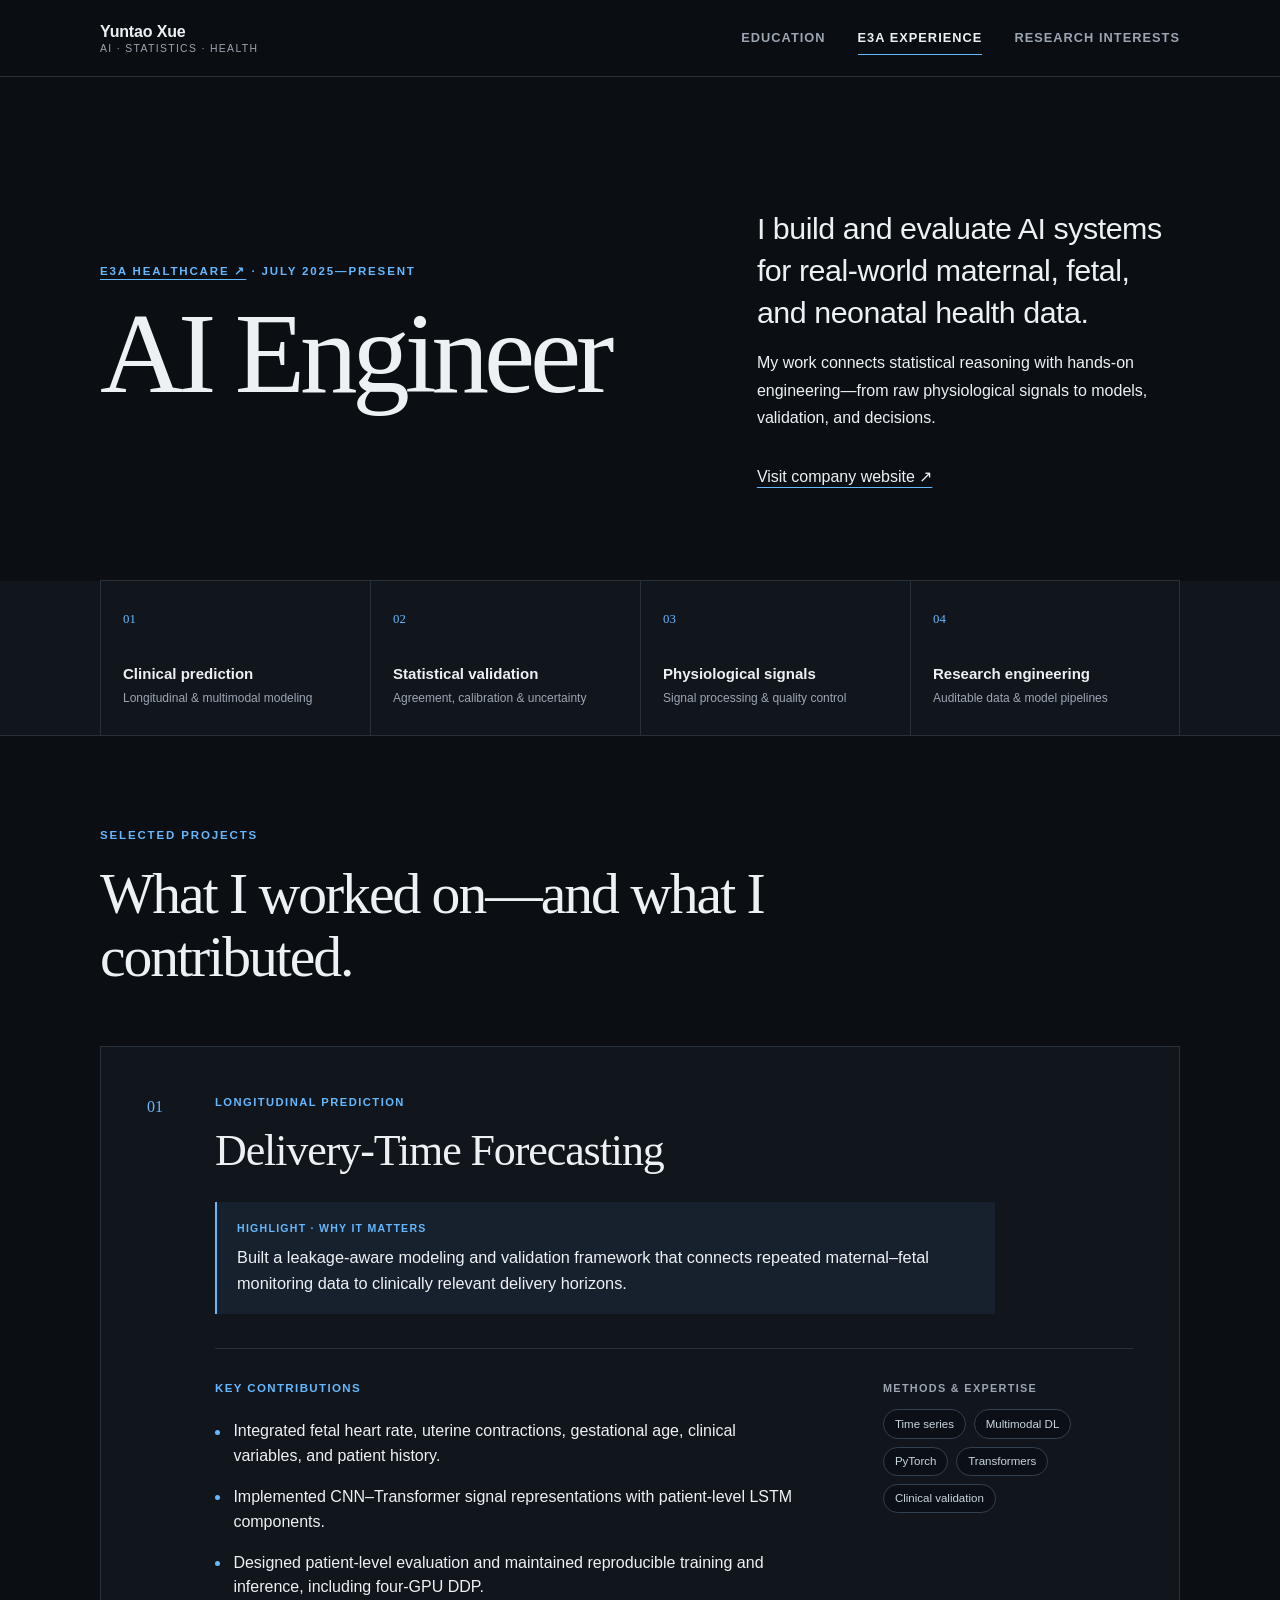
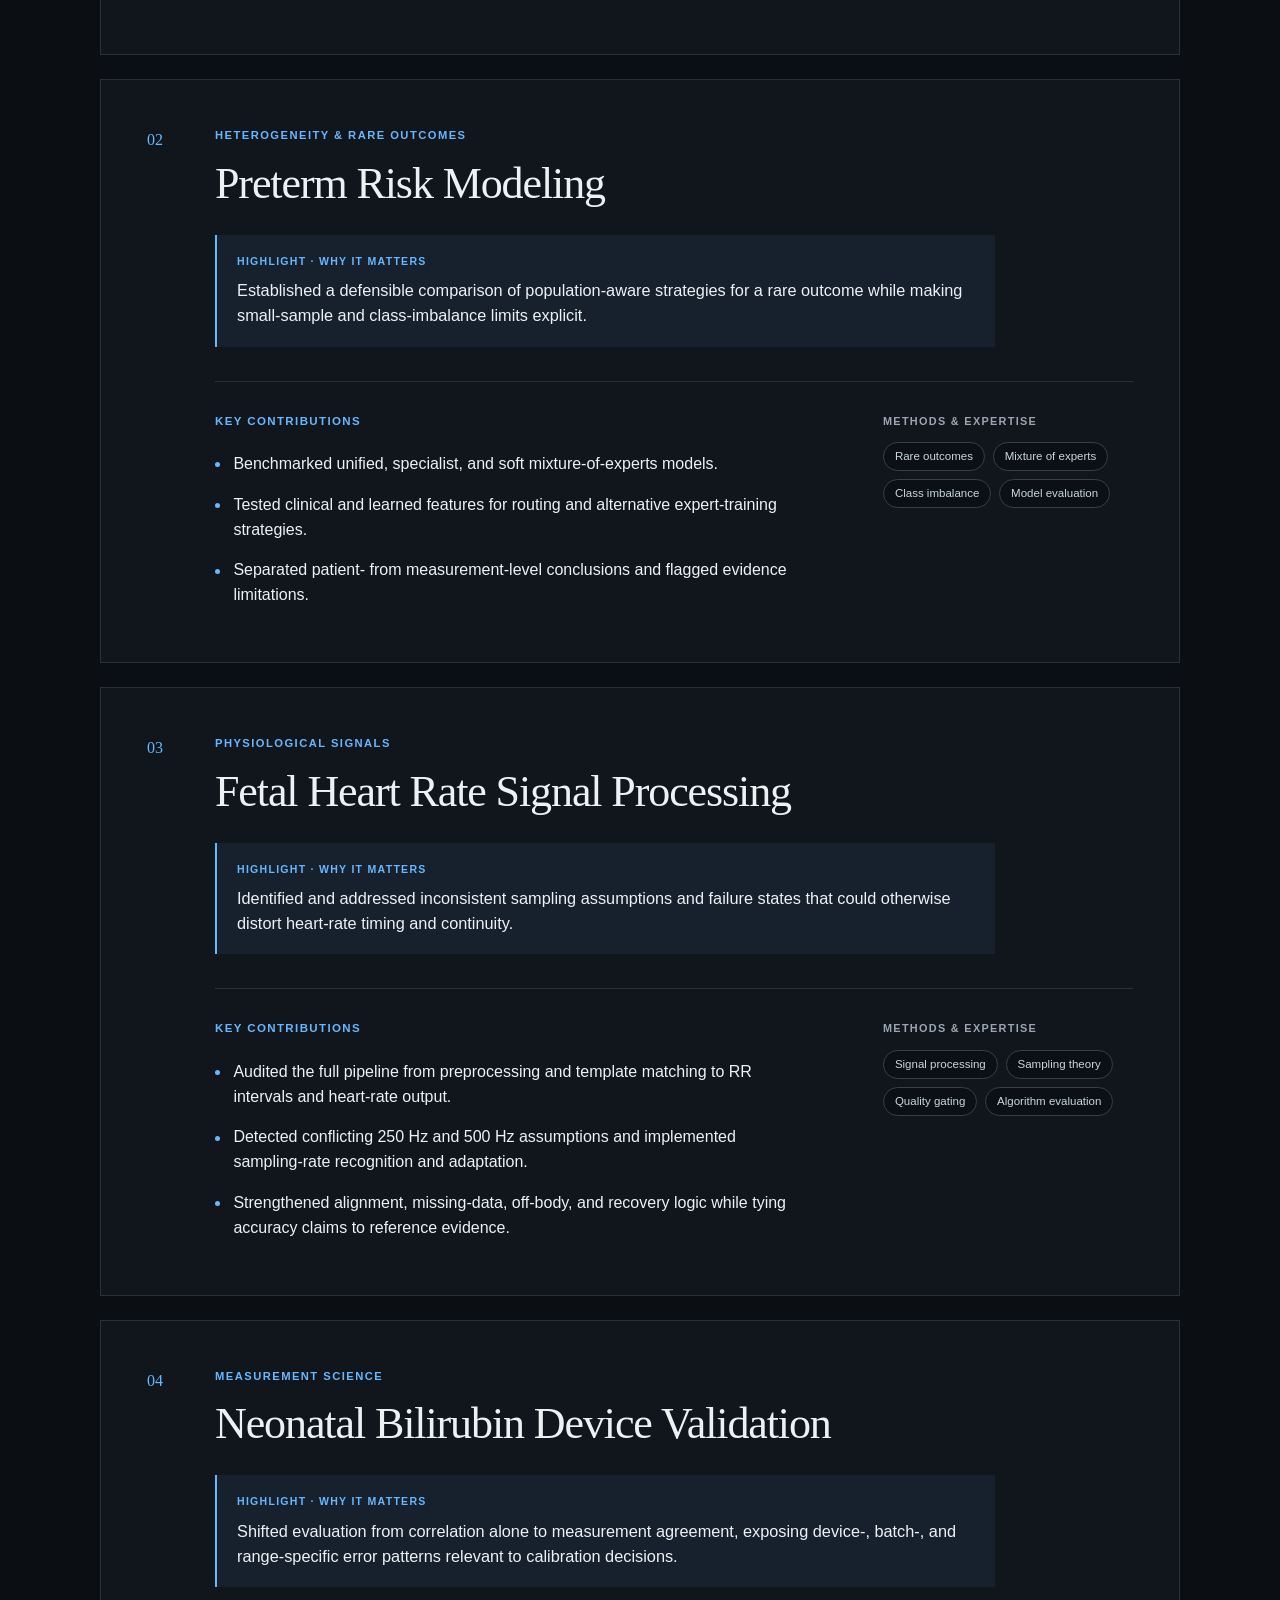
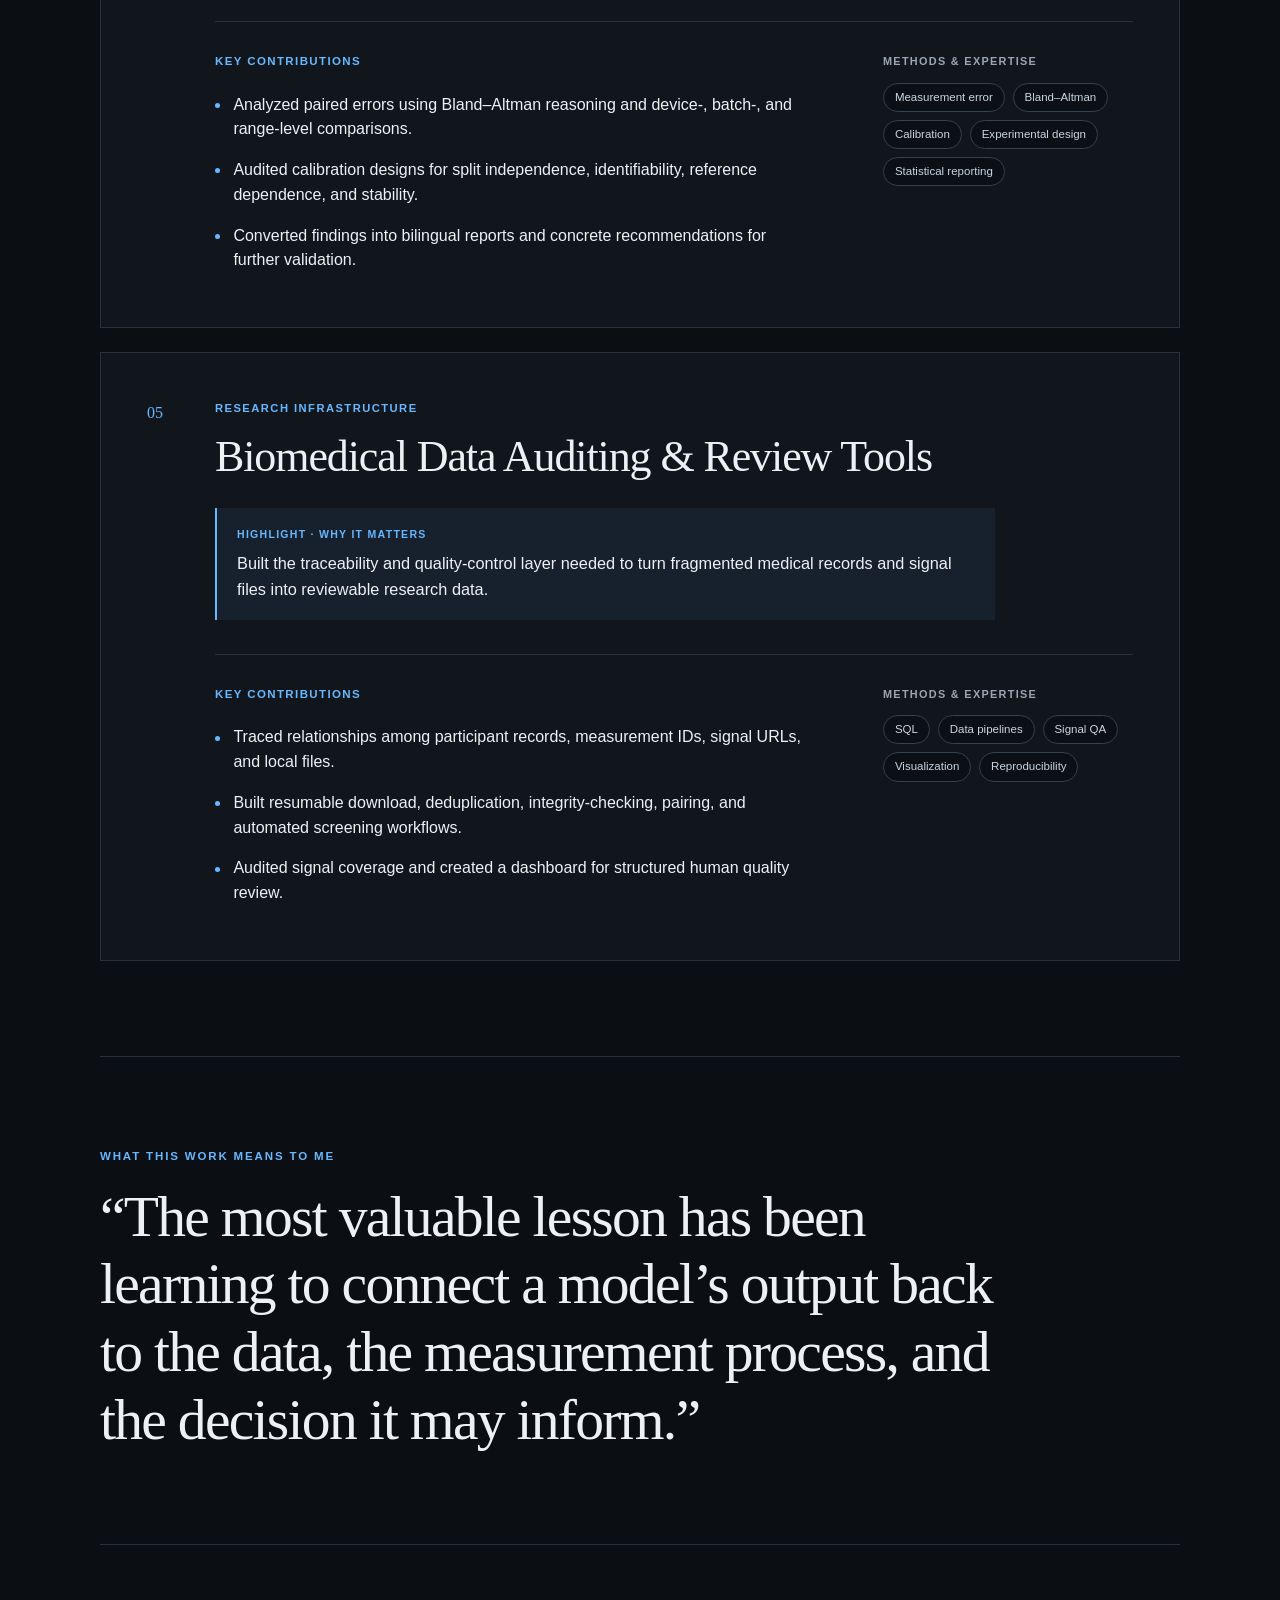
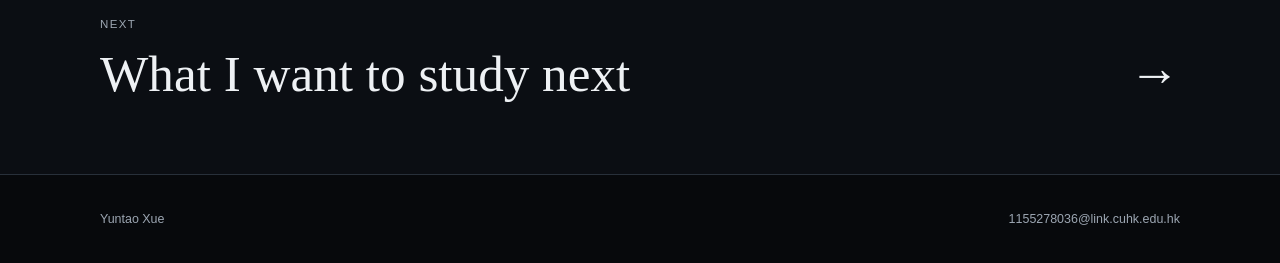
==== commit 43072785: "Lead project stories with research impact" ====
--- a/experience.html
+++ b/experience.html
@@ -7,7 +7,7 @@
     <meta name="theme-color" content="#0b0e13" />
     <title>Yuntao Xue | E3A Experience</title>
     <link rel="icon" href="assets/favicon.svg" type="image/svg+xml" />
-    <link rel="stylesheet" href="styles.css?v=20261012-exp-v2" />
+    <link rel="stylesheet" href="styles.css?v=20261012-highlights-v4" />
   </head>
   <body>
     <a class="skip-link" href="#main">Skip to content</a>
@@ -58,16 +58,16 @@
               <div>
                 <p class="project-domain">Longitudinal prediction</p>
                 <h3>Delivery-Time Forecasting</h3>
-                <p class="project-summary">Built patient-aware temporal modeling workflows for irregular maternal and fetal monitoring data.</p>
+                <div class="project-highlight"><span>Highlight · Why it matters</span><p>Built a leakage-aware modeling and validation framework that connects repeated maternal–fetal monitoring data to clinically relevant delivery horizons.</p></div>
               </div>
             </div>
             <div class="project-card-body">
               <div class="project-contribution">
-                <p class="contribution-label">My contribution</p>
+                <p class="contribution-label">Key contributions</p>
                 <ul>
-                  <li>Combined fetal heart rate, uterine contractions, gestational age, clinical variables, and patient history in multimodal temporal models.</li>
-                  <li>Designed patient-level splits and horizon-specific evaluation to reduce leakage and test clinically relevant performance.</li>
-                  <li>Maintained reproducible training and inference workflows, including four-GPU distributed training.</li>
+                  <li>Integrated fetal heart rate, uterine contractions, gestational age, clinical variables, and patient history.</li>
+                  <li>Implemented CNN–Transformer signal representations with patient-level LSTM components.</li>
+                  <li>Designed patient-level evaluation and maintained reproducible training and inference, including four-GPU DDP.</li>
                 </ul>
               </div>
               <div class="expertise-tags" aria-label="Expertise used"><span>Time series</span><span>Multimodal DL</span><span>PyTorch</span><span>Transformers</span><span>Clinical validation</span></div>
@@ -80,16 +80,16 @@
               <div>
                 <p class="project-domain">Heterogeneity &amp; rare outcomes</p>
                 <h3>Preterm Risk Modeling</h3>
-                <p class="project-summary">Tested population-aware strategies for rare outcomes without overstating limited holdout evidence.</p>
+                <div class="project-highlight"><span>Highlight · Why it matters</span><p>Established a defensible comparison of population-aware strategies for a rare outcome while making small-sample and class-imbalance limits explicit.</p></div>
               </div>
             </div>
             <div class="project-card-body">
               <div class="project-contribution">
-                <p class="contribution-label">My contribution</p>
+                <p class="contribution-label">Key contributions</p>
                 <ul>
-                  <li>Compared unified models, specialist models, and soft mixture-of-experts designs for term and preterm populations.</li>
-                  <li>Investigated clinical and learned features for routing, together with alternative expert-training strategies.</li>
-                  <li>Separated patient- and measurement-level conclusions while surfacing class-imbalance and small-sample limitations.</li>
+                  <li>Benchmarked unified, specialist, and soft mixture-of-experts models.</li>
+                  <li>Tested clinical and learned features for routing and alternative expert-training strategies.</li>
+                  <li>Separated patient- from measurement-level conclusions and flagged evidence limitations.</li>
                 </ul>
               </div>
               <div class="expertise-tags" aria-label="Expertise used"><span>Rare outcomes</span><span>Mixture of experts</span><span>Class imbalance</span><span>Model evaluation</span></div>
@@ -102,16 +102,16 @@
               <div>
                 <p class="project-domain">Physiological signals</p>
                 <h3>Fetal Heart Rate Signal Processing</h3>
-                <p class="project-summary">Strengthened an inherited fetal phonocardiography pipeline for real-world signal loss and inconsistent sampling.</p>
+                <div class="project-highlight"><span>Highlight · Why it matters</span><p>Identified and addressed inconsistent sampling assumptions and failure states that could otherwise distort heart-rate timing and continuity.</p></div>
               </div>
             </div>
             <div class="project-card-body">
               <div class="project-contribution">
-                <p class="contribution-label">My contribution</p>
+                <p class="contribution-label">Key contributions</p>
                 <ul>
                   <li>Audited the full pipeline from preprocessing and template matching to RR intervals and heart-rate output.</li>
                   <li>Detected conflicting 250 Hz and 500 Hz assumptions and implemented sampling-rate recognition and adaptation.</li>
-                  <li>Improved alignment, missing-data handling, off-body detection, and recovery logic while keeping claims tied to reference evidence.</li>
+                  <li>Strengthened alignment, missing-data, off-body, and recovery logic while tying accuracy claims to reference evidence.</li>
                 </ul>
               </div>
               <div class="expertise-tags" aria-label="Expertise used"><span>Signal processing</span><span>Sampling theory</span><span>Quality gating</span><span>Algorithm evaluation</span></div>
@@ -124,16 +124,16 @@
               <div>
                 <p class="project-domain">Measurement science</p>
                 <h3>Neonatal Bilirubin Device Validation</h3>
-                <p class="project-summary">Evaluated whether measurements agreed—not merely correlated—across devices, batches, and measurement ranges.</p>
+                <div class="project-highlight"><span>Highlight · Why it matters</span><p>Shifted evaluation from correlation alone to measurement agreement, exposing device-, batch-, and range-specific error patterns relevant to calibration decisions.</p></div>
               </div>
             </div>
             <div class="project-card-body">
               <div class="project-contribution">
-                <p class="contribution-label">My contribution</p>
+                <p class="contribution-label">Key contributions</p>
                 <ul>
                   <li>Analyzed paired errors using Bland–Altman reasoning and device-, batch-, and range-level comparisons.</li>
-                  <li>Reviewed calibration designs for split independence, parameter identifiability, reference-device dependence, and stability.</li>
-                  <li>Translated findings into bilingual reports, management summaries, and recommendations for further validation.</li>
+                  <li>Audited calibration designs for split independence, identifiability, reference dependence, and stability.</li>
+                  <li>Converted findings into bilingual reports and concrete recommendations for further validation.</li>
                 </ul>
               </div>
               <div class="expertise-tags" aria-label="Expertise used"><span>Measurement error</span><span>Bland–Altman</span><span>Calibration</span><span>Experimental design</span><span>Statistical reporting</span></div>
@@ -146,16 +146,16 @@
               <div>
                 <p class="project-domain">Research infrastructure</p>
                 <h3>Biomedical Data Auditing &amp; Review Tools</h3>
-                <p class="project-summary">Turned fragmented biomedical records and signal files into auditable datasets and human-review workflows.</p>
+                <div class="project-highlight"><span>Highlight · Why it matters</span><p>Built the traceability and quality-control layer needed to turn fragmented medical records and signal files into reviewable research data.</p></div>
               </div>
             </div>
             <div class="project-card-body">
               <div class="project-contribution">
-                <p class="contribution-label">My contribution</p>
+                <p class="contribution-label">Key contributions</p>
                 <ul>
                   <li>Traced relationships among participant records, measurement IDs, signal URLs, and local files.</li>
-                  <li>Built resumable download, deduplication, integrity-checking, signal-pairing, and automated screening workflows.</li>
-                  <li>Created a local dashboard for signal visualization and structured human quality assessment.</li>
+                  <li>Built resumable download, deduplication, integrity-checking, pairing, and automated screening workflows.</li>
+                  <li>Audited signal coverage and created a dashboard for structured human quality review.</li>
                 </ul>
               </div>
               <div class="expertise-tags" aria-label="Expertise used"><span>SQL</span><span>Data pipelines</span><span>Signal QA</span><span>Visualization</span><span>Reproducibility</span></div>
--- a/styles.css
+++ b/styles.css
@@ -60,9 +60,15 @@
 .simple-list li { padding: .85rem 0; border-bottom: 1px solid var(--line); }
 .course-list { display: grid; grid-template-columns: repeat(2, 1fr); column-gap: 2rem; }
 .skill-grid { display: grid; grid-template-columns: repeat(2, 1fr); gap: 1px; background: var(--line); border: 1px solid var(--line); }
-.skill-grid article { min-height: 225px; padding: 28px; background: var(--surface); }
-.skill-grid h3 { color: var(--accent); font-size: 1rem; }
-.skill-grid p { margin: .8rem 0 0; color: var(--muted); }
+.skill-grid article { min-height: 370px; padding: 32px; background: var(--surface); }
+.method-card { display: flex; flex-direction: column; }
+.method-number { color: var(--accent); font-family: var(--serif); font-size: .78rem; }
+.skill-grid .method-card h3 { max-width: 380px; margin-top: 1.5rem; color: var(--text); font-family: var(--serif); font-size: clamp(1.55rem, 2.4vw, 2rem); font-weight: 400; letter-spacing: -.02em; }
+.skill-grid .method-purpose { max-width: 430px; margin: .8rem 0 0; color: var(--muted); line-height: 1.55; }
+.method-tags { display: flex; flex-wrap: wrap; gap: 8px; margin-top: 1.4rem; }
+.method-tags span { padding: .36rem .62rem; color: #c9d5df; background: #0b1016; border: 1px solid #33404d; border-radius: 999px; font-size: .7rem; line-height: 1.25; }
+.skill-grid .method-application { margin: auto 0 0; padding-top: 1.2rem; color: var(--muted); border-top: 1px solid var(--line); font-size: .78rem; line-height: 1.55; }
+.method-application strong { color: var(--accent); font-size: .68rem; text-transform: uppercase; letter-spacing: .1em; }
 
 .next-page { padding-block: 70px; }
 .next-page > p { margin: 0 0 .5rem; color: var(--muted); font-size: .72rem; text-transform: uppercase; letter-spacing: .12em; }
@@ -89,14 +95,16 @@
 .project-number { color: var(--accent); font-family: var(--serif); font-size: 1rem; }
 .project-domain { margin: 0 0 .55rem; color: var(--accent); font-size: .7rem; font-weight: 700; text-transform: uppercase; letter-spacing: .13em; }
 .project-card h3 { max-width: 760px; font-family: var(--serif); font-size: clamp(1.8rem, 3.5vw, 2.75rem); font-weight: 400; letter-spacing: -.025em; }
-.project-summary { max-width: 750px; margin: 1rem 0 0; color: var(--muted); font-size: 1.02rem; line-height: 1.55; }
+.project-highlight { max-width: 780px; margin-top: 1.35rem; padding: 18px 20px; background: rgba(101, 184, 255, .07); border-left: 2px solid var(--accent); }
+.project-highlight span { display: block; color: var(--accent); font-size: .66rem; font-weight: 750; text-transform: uppercase; letter-spacing: .12em; }
+.project-highlight p { margin: .45rem 0 0; color: var(--text); font-size: 1.02rem; line-height: 1.55; }
 .project-card-body { display: grid; grid-template-columns: minmax(0, 1fr) 250px; gap: clamp(38px, 7vw, 80px); margin: 34px 0 0 68px; padding-top: 30px; border-top: 1px solid var(--line); }
 .contribution-label { margin: 0 0 .8rem; color: var(--accent); font-size: .72rem; font-weight: 700; text-transform: uppercase; letter-spacing: .12em; }
 .project-contribution ul { padding: 0; margin: 0; list-style: none; }
 .project-contribution li { position: relative; padding: .5rem 0 .5rem 1.15rem; color: var(--text); line-height: 1.55; }
 .project-contribution li::before { content: ""; position: absolute; left: 0; top: 1.15rem; width: 5px; height: 5px; background: var(--accent); border-radius: 50%; }
 .expertise-tags { align-content: start; display: flex; flex-wrap: wrap; gap: 8px; }
-.expertise-tags::before { content: "Expertise"; flex-basis: 100%; margin-bottom: .25rem; color: var(--muted); font-size: .68rem; font-weight: 700; text-transform: uppercase; letter-spacing: .12em; }
+.expertise-tags::before { content: "Methods & expertise"; flex-basis: 100%; margin-bottom: .25rem; color: var(--muted); font-size: .68rem; font-weight: 700; text-transform: uppercase; letter-spacing: .12em; }
 .expertise-tags span { padding: .38rem .68rem; color: #c9d5df; background: #0b1016; border: 1px solid #33404d; border-radius: 999px; font-size: .72rem; line-height: 1.3; }
 .reflection { padding-block: 90px; border-bottom: 1px solid var(--line); }
 blockquote { max-width: 900px; margin: 0; font-family: var(--serif); font-size: clamp(2rem, 4.5vw, 4rem); font-weight: 400; line-height: 1.18; letter-spacing: -.03em; }
@@ -152,6 +160,8 @@
   .timeline-item { grid-template-columns: 1fr; gap: 1rem; }
   .timeline-meta { flex-direction: row; gap: 1rem; }
   .course-list, .skill-grid { grid-template-columns: 1fr; }
+  .skill-grid article { min-height: auto; }
+  .skill-grid .method-application { margin-top: 1.6rem; }
   .page-intro, .interest-intro { min-height: auto; }
   .expertise-grid { grid-template-columns: 1fr; }
   .expertise-grid > div { min-height: 120px; border-right: 1px solid var(--line); border-bottom: 1px solid var(--line); }
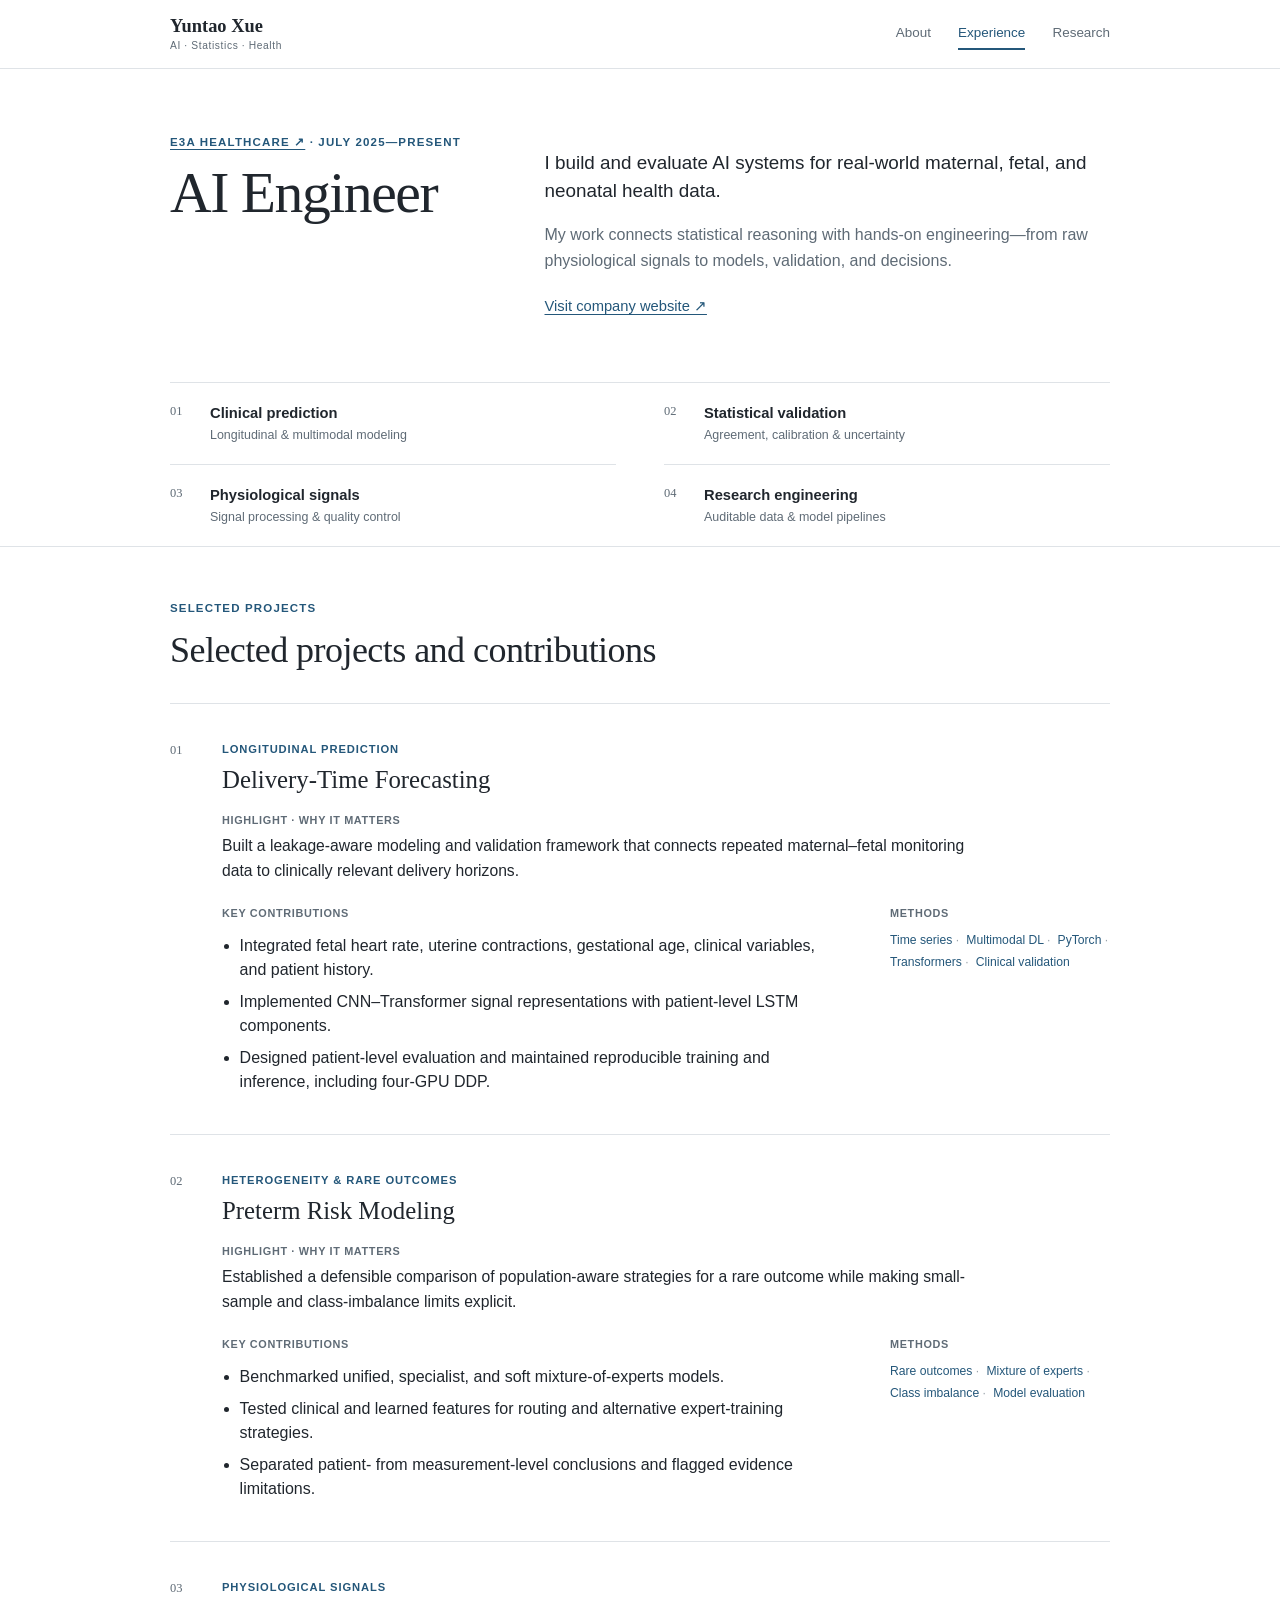
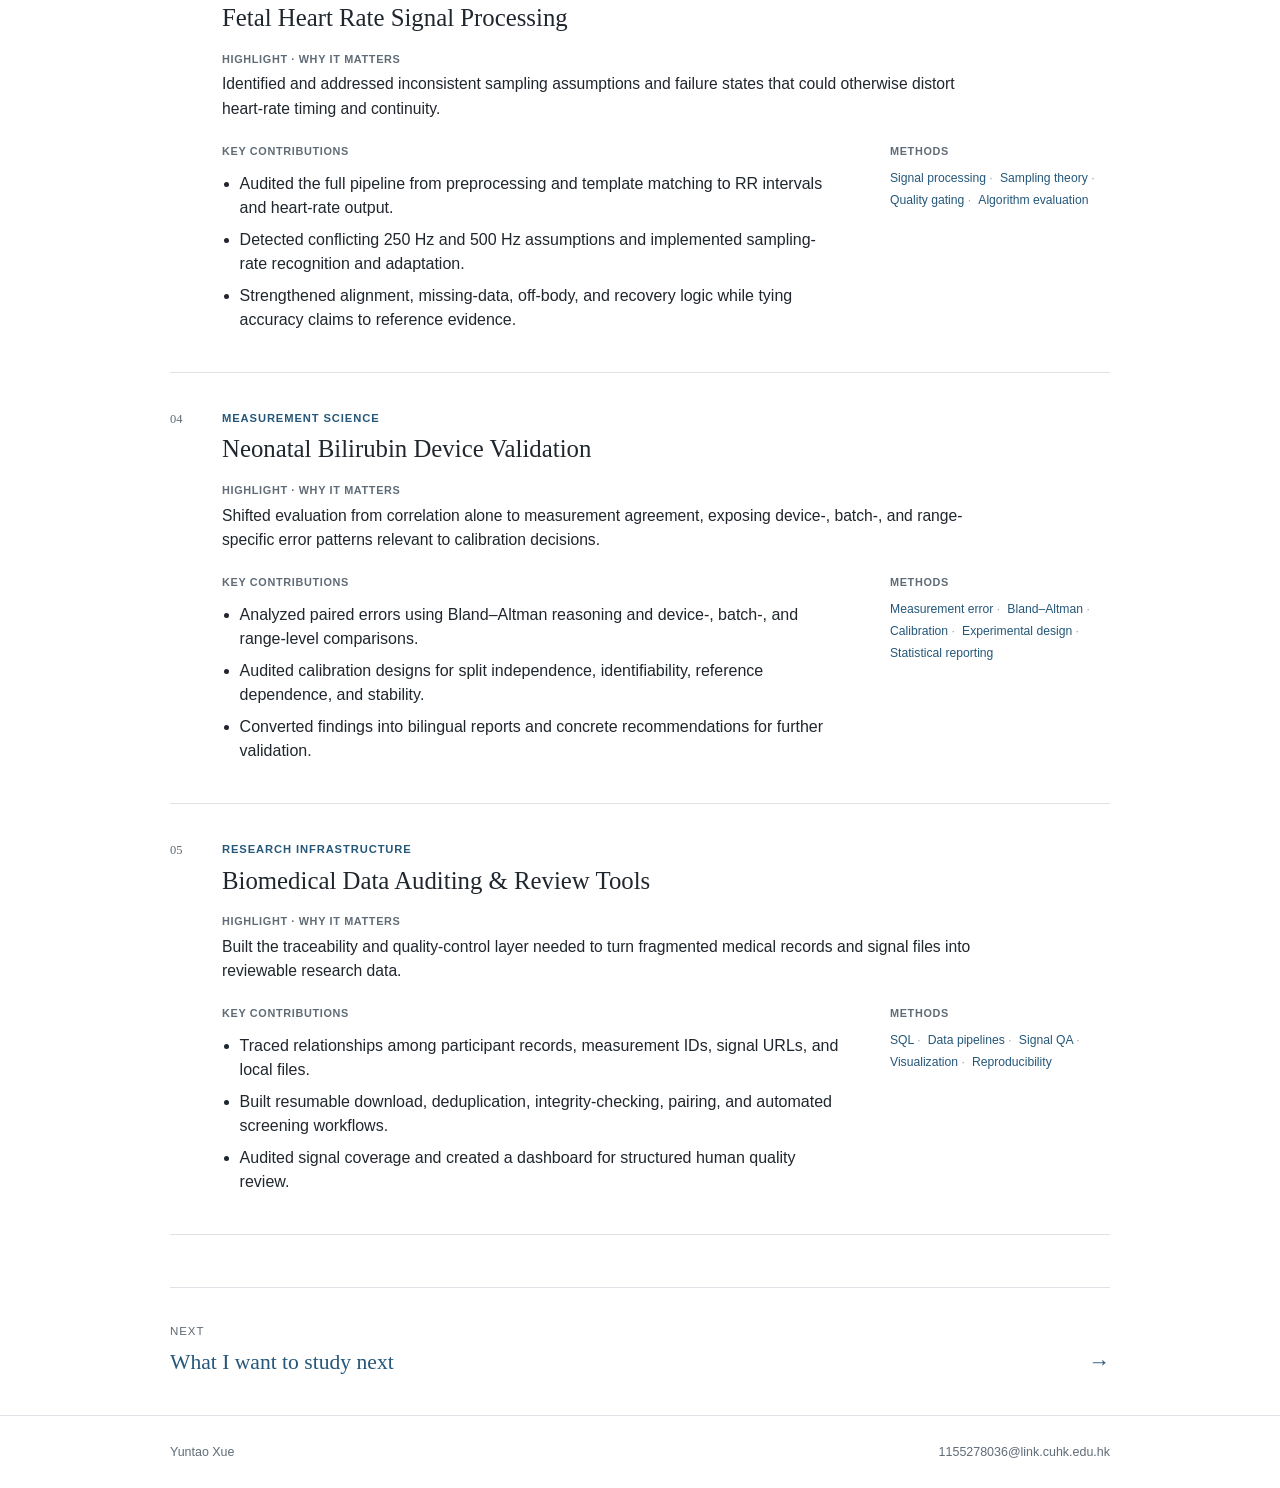
==== commit 899def87: "Adopt a minimal academic website design" ====
--- a/experience.html
+++ b/experience.html
@@ -4,10 +4,10 @@
     <meta charset="utf-8" />
     <meta name="viewport" content="width=device-width, initial-scale=1" />
     <meta name="description" content="Yuntao Xue's work as an AI Engineer at E3A Healthcare across longitudinal prediction, physiological signals, medical device validation, and health data infrastructure." />
-    <meta name="theme-color" content="#0b0e13" />
+    <meta name="theme-color" content="#ffffff" />
     <title>Yuntao Xue | E3A Experience</title>
     <link rel="icon" href="assets/favicon.svg" type="image/svg+xml" />
-    <link rel="stylesheet" href="styles.css?v=20261012-highlights-v4" />
+    <link rel="stylesheet" href="styles.css?v=20261013-academic-v5" />
   </head>
   <body>
     <a class="skip-link" href="#main">Skip to content</a>
@@ -16,9 +16,9 @@
         <a class="brand" href="index.html"><span>Yuntao Xue</span><small>AI · Statistics · Health</small></a>
         <button class="menu-button" type="button" aria-expanded="false" aria-controls="nav-links">Menu</button>
         <nav id="nav-links" aria-label="Main navigation">
-          <a href="index.html">Education</a>
-          <a class="active" href="experience.html">E3A Experience</a>
-          <a href="interests.html">Research Interests</a>
+          <a href="index.html">About</a>
+          <a class="active" href="experience.html">Experience</a>
+          <a href="interests.html">Research</a>
         </nav>
       </div>
     </header>
@@ -48,7 +48,7 @@
       <section class="shell page-section projects-section" aria-labelledby="projects-title">
         <div class="section-heading project-heading">
           <p class="label">Selected projects</p>
-          <h2 id="projects-title">What I worked on—and what I contributed.</h2>
+          <h2 id="projects-title">Selected projects and contributions</h2>
         </div>
 
         <div class="project-stack">
@@ -164,11 +164,6 @@
         </div>
       </section>
 
-      <section class="shell reflection">
-        <p class="label">What this work means to me</p>
-        <blockquote>“The most valuable lesson has been learning to connect a model’s output back to the data, the measurement process, and the decision it may inform.”</blockquote>
-      </section>
-
       <section class="shell next-page">
         <p>Next</p>
         <a href="interests.html"><span>What I want to study next</span><span>→</span></a>
--- a/styles.css
+++ b/styles.css
@@ -1,176 +1,167 @@
 :root {
-  --bg: #0b0e13;
-  --surface: #11161d;
-  --text: #eef1f4;
-  --muted: #9ca6b2;
-  --line: #28303a;
-  --accent: #65b8ff;
-  --shell: 1080px;
-  --sans: Inter, ui-sans-serif, -apple-system, BlinkMacSystemFont, "Segoe UI", sans-serif;
+  --bg: #ffffff;
+  --surface: #f6f7f8;
+  --text: #20262d;
+  --muted: #5f6b76;
+  --line: #dfe3e7;
+  --accent: #24577a;
+  --shell: 940px;
+  --sans: -apple-system, BlinkMacSystemFont, "Segoe UI", Helvetica, Arial, sans-serif;
   --serif: Georgia, "Times New Roman", serif;
 }
 
 * { box-sizing: border-box; }
 html { scroll-behavior: smooth; }
-body { margin: 0; color: var(--text); background: var(--bg); font-family: var(--sans); font-size: 16px; line-height: 1.7; }
-::selection { color: #06111b; background: var(--accent); }
-a { color: inherit; }
+body { margin: 0; color: var(--text); background: var(--bg); font-family: var(--sans); font-size: 16px; line-height: 1.65; }
+::selection { color: #fff; background: var(--accent); }
+a { color: var(--accent); text-underline-offset: 3px; }
 .shell { width: min(var(--shell), calc(100% - 48px)); margin-inline: auto; }
-.skip-link { position: fixed; left: 1rem; top: -5rem; z-index: 100; padding: .65rem 1rem; color: var(--bg); background: var(--text); text-decoration: none; }
+.skip-link { position: fixed; left: 1rem; top: -5rem; z-index: 100; padding: .6rem .9rem; color: #fff; background: var(--accent); }
 .skip-link:focus { top: 1rem; }
 
-.site-header { position: sticky; top: 0; z-index: 20; background: rgba(11, 14, 19, .92); border-bottom: 1px solid var(--line); backdrop-filter: blur(12px); }
-.nav-wrap { min-height: 76px; display: flex; align-items: center; justify-content: space-between; gap: 2rem; }
-.brand { display: flex; flex-direction: column; text-decoration: none; line-height: 1.25; }
-.brand span { font-weight: 700; letter-spacing: -.01em; }
-.brand small { color: var(--muted); font-size: .65rem; text-transform: uppercase; letter-spacing: .13em; }
-nav { display: flex; align-items: center; gap: 2rem; }
-nav a { padding-block: 6px; color: var(--muted); border-bottom: 1px solid transparent; font-size: .8rem; font-weight: 650; text-decoration: none; text-transform: uppercase; letter-spacing: .08em; }
-nav a:hover, nav a.active { color: var(--text); border-color: var(--accent); }
-.menu-button { display: none; padding: .45rem .7rem; color: var(--text); background: transparent; border: 1px solid var(--line); font: inherit; font-size: .8rem; }
+.site-header { position: sticky; top: 0; z-index: 20; background: rgba(255,255,255,.96); border-bottom: 1px solid var(--line); }
+.nav-wrap { min-height: 68px; display: flex; align-items: center; justify-content: space-between; gap: 2rem; }
+.brand { display: flex; flex-direction: column; color: var(--text); text-decoration: none; line-height: 1.2; }
+.brand span { font-family: var(--serif); font-size: 1.15rem; font-weight: 700; }
+.brand small { margin-top: .2rem; color: var(--muted); font-size: .64rem; letter-spacing: .06em; }
+nav { display: flex; align-items: center; gap: 1.7rem; }
+nav a { padding-block: 4px; color: var(--muted); border-bottom: 2px solid transparent; font-size: .84rem; text-decoration: none; }
+nav a:hover, nav a.active { color: var(--accent); border-color: var(--accent); }
+.menu-button { display: none; padding: .4rem .65rem; color: var(--text); background: #fff; border: 1px solid var(--line); font: inherit; font-size: .82rem; }
 
-.intro { min-height: 540px; padding-block: 105px 90px; border-bottom: 1px solid var(--line); }
-.intro-profile { display: grid; grid-template-columns: minmax(0, 1fr) 280px; align-items: center; gap: clamp(55px, 10vw, 130px); }
-.label { margin: 0 0 1rem; color: var(--accent); font-size: .72rem; font-weight: 750; text-transform: uppercase; letter-spacing: .16em; }
 h1, h2, h3, p { overflow-wrap: break-word; }
-h1 { max-width: 850px; margin: 0; font-family: var(--serif); font-size: clamp(3.8rem, 8vw, 7rem); font-weight: 400; line-height: .98; letter-spacing: -.045em; }
-.lead { max-width: 760px; margin: 1.6rem 0 0; color: var(--text); font-size: clamp(1.25rem, 2.4vw, 1.75rem); line-height: 1.38; letter-spacing: -.015em; }
-.intro-text { max-width: 700px; margin: 1.4rem 0 0; color: var(--muted); font-size: 1.02rem; }
-.company-link { color: inherit; text-decoration-color: var(--accent); text-underline-offset: 4px; }
-.company-link:hover { color: var(--accent); }
-.inline-links { display: flex; flex-wrap: wrap; gap: .75rem 1.7rem; margin-top: 2rem; }
-.inline-links a { color: var(--text); text-underline-offset: 5px; text-decoration-color: var(--accent); }
-.inline-links a:hover { color: var(--accent); }
-.portrait { width: 280px; height: 340px; margin: 0; border: 1px solid var(--line); background: var(--surface); overflow: hidden; }
-.portrait img { width: 100%; height: 100%; display: block; object-fit: cover; object-position: 62% 42%; filter: saturate(.82) contrast(1.04); }
+h1 { margin: 0; font-family: var(--serif); font-size: clamp(2.65rem, 6vw, 4.2rem); font-weight: 400; line-height: 1.08; letter-spacing: -.025em; }
+h2 { margin: 0; font-family: var(--serif); font-size: clamp(1.65rem, 3vw, 2.25rem); font-weight: 400; line-height: 1.25; letter-spacing: -.015em; }
+h3 { margin: 0; font-size: 1.12rem; line-height: 1.4; }
+.label { margin: 0 0 .65rem; color: var(--accent); font-size: .72rem; font-weight: 700; text-transform: uppercase; letter-spacing: .1em; }
+.lead { max-width: 700px; margin: 1rem 0 0; color: var(--text); font-size: 1.18rem; line-height: 1.5; }
+.intro-text { max-width: 700px; margin: 1rem 0 0; color: var(--muted); }
+.company-link { color: var(--accent); }
+.inline-links { display: flex; flex-wrap: wrap; gap: .6rem 1.25rem; margin-top: 1.2rem; }
+.inline-links a { font-size: .92rem; }
 
-.page-section { padding-block: 95px; border-bottom: 1px solid var(--line); }
-.section-heading { max-width: 760px; margin-bottom: 58px; }
-.section-heading.compact { margin-bottom: 42px; }
-h2 { margin: 0; font-family: var(--serif); font-size: clamp(2.3rem, 4.5vw, 4rem); font-weight: 400; line-height: 1.1; letter-spacing: -.035em; }
-h3 { margin: 0; font-size: 1.25rem; line-height: 1.35; }
+.intro { padding-block: 64px; border-bottom: 1px solid var(--line); }
+.intro-profile { min-height: auto; display: grid; grid-template-columns: minmax(0, 1fr) 180px; align-items: start; gap: 64px; }
+.portrait { width: 180px; height: 220px; margin: 0; border: 1px solid var(--line); overflow: hidden; }
+.portrait img { width: 100%; height: 100%; display: block; object-fit: cover; object-position: 62% 42%; }
+
+.page-section { padding-block: 52px; border-bottom: 1px solid var(--line); }
+.section-heading { max-width: 720px; margin-bottom: 30px; }
+.section-heading.compact { margin-bottom: 28px; }
 .timeline { border-top: 1px solid var(--line); }
-.timeline-item { display: grid; grid-template-columns: 220px 1fr; gap: 3rem; padding-block: 34px; border-bottom: 1px solid var(--line); }
+.timeline-item { display: grid; grid-template-columns: 170px 1fr; gap: 2rem; padding-block: 24px; border-bottom: 1px solid var(--line); }
 .timeline-meta { display: flex; flex-direction: column; color: var(--muted); font-size: .82rem; }
-.timeline-item h3 { font-size: 1.45rem; }
-.timeline-item p { max-width: 690px; margin: .7rem 0 0; color: var(--muted); }
-.timeline-item .institution { margin-top: .25rem; color: var(--text); }
-.two-columns { display: grid; grid-template-columns: .8fr 1.2fr; gap: clamp(55px, 10vw, 120px); align-items: start; }
+.timeline-item h3 { font-family: var(--serif); font-size: 1.28rem; font-weight: 400; }
+.timeline-item p { max-width: 650px; margin: .45rem 0 0; color: var(--muted); }
+.timeline-item .institution { color: var(--text); }
+.two-columns { display: grid; grid-template-columns: 1fr 1.35fr; gap: 64px; align-items: start; }
 .simple-list { padding: 0; margin: 0; list-style: none; border-top: 1px solid var(--line); }
-.simple-list li { padding: .85rem 0; border-bottom: 1px solid var(--line); }
-.course-list { display: grid; grid-template-columns: repeat(2, 1fr); column-gap: 2rem; }
-.skill-grid { display: grid; grid-template-columns: repeat(2, 1fr); gap: 1px; background: var(--line); border: 1px solid var(--line); }
-.skill-grid article { min-height: 370px; padding: 32px; background: var(--surface); }
-.method-card { display: flex; flex-direction: column; }
-.method-number { color: var(--accent); font-family: var(--serif); font-size: .78rem; }
-.skill-grid .method-card h3 { max-width: 380px; margin-top: 1.5rem; color: var(--text); font-family: var(--serif); font-size: clamp(1.55rem, 2.4vw, 2rem); font-weight: 400; letter-spacing: -.02em; }
-.skill-grid .method-purpose { max-width: 430px; margin: .8rem 0 0; color: var(--muted); line-height: 1.55; }
-.method-tags { display: flex; flex-wrap: wrap; gap: 8px; margin-top: 1.4rem; }
-.method-tags span { padding: .36rem .62rem; color: #c9d5df; background: #0b1016; border: 1px solid #33404d; border-radius: 999px; font-size: .7rem; line-height: 1.25; }
-.skill-grid .method-application { margin: auto 0 0; padding-top: 1.2rem; color: var(--muted); border-top: 1px solid var(--line); font-size: .78rem; line-height: 1.55; }
-.method-application strong { color: var(--accent); font-size: .68rem; text-transform: uppercase; letter-spacing: .1em; }
+.simple-list li { padding: .65rem 0; border-bottom: 1px solid var(--line); }
+.course-list { display: grid; grid-template-columns: repeat(2, 1fr); column-gap: 1.5rem; }
 
-.next-page { padding-block: 70px; }
-.next-page > p { margin: 0 0 .5rem; color: var(--muted); font-size: .72rem; text-transform: uppercase; letter-spacing: .12em; }
-.next-page a { display: flex; justify-content: space-between; gap: 1rem; font-family: var(--serif); font-size: clamp(1.8rem, 4vw, 3.2rem); line-height: 1.2; text-decoration: none; }
-.next-page a:hover { color: var(--accent); }
+.skill-grid { display: grid; grid-template-columns: repeat(2, 1fr); column-gap: 48px; border-top: 1px solid var(--line); }
+.skill-grid article { min-height: 0; padding: 24px 0; background: transparent; border-bottom: 1px solid var(--line); }
+.method-number { display: none; }
+.skill-grid .method-card h3 { max-width: none; margin: 0; color: var(--text); font-family: var(--serif); font-size: 1.25rem; font-weight: 400; }
+.skill-grid .method-purpose { margin: .5rem 0 0; color: var(--muted); }
+.method-tags { display: flex; flex-wrap: wrap; gap: .15rem .55rem; margin-top: .8rem; }
+.method-tags span { padding: 0; color: var(--accent); background: transparent; border: 0; border-radius: 0; font-size: .78rem; }
+.method-tags span:not(:last-child)::after { content: " ·"; color: #9aa3ab; }
+.skill-grid .method-application { margin: .85rem 0 0; padding: 0; color: var(--muted); border: 0; font-size: .78rem; }
+.method-application strong { color: var(--text); font-size: inherit; text-transform: none; letter-spacing: 0; }
 
-.page-intro { min-height: 480px; display: grid; grid-template-columns: 1fr .8fr; gap: clamp(60px, 10vw, 130px); align-items: center; }
-.page-intro h1 { font-size: clamp(4rem, 9vw, 7.5rem); }
-.intro-side > p:last-child { color: var(--muted); }
-.experience-intro { min-height: 430px; }
-.experience-intro .lead { font-size: clamp(1.35rem, 2.5vw, 1.9rem); }
-.expertise-strip { background: var(--surface); border-bottom: 1px solid var(--line); }
-.expertise-grid { display: grid; grid-template-columns: repeat(4, 1fr); }
-.expertise-grid > div { min-height: 154px; padding: 28px 22px; border-left: 1px solid var(--line); display: flex; flex-direction: column; }
-.expertise-grid > div:last-child { border-right: 1px solid var(--line); }
-.expertise-grid span { color: var(--accent); font-family: var(--serif); font-size: .8rem; }
-.expertise-grid strong { margin-top: auto; font-size: .94rem; line-height: 1.35; }
-.expertise-grid small { margin-top: .35rem; color: var(--muted); font-size: .75rem; line-height: 1.45; }
-.projects-section { padding-top: 90px; }
-.project-heading { max-width: 900px; }
-.project-stack { display: grid; gap: 24px; }
-.project-card { padding: clamp(28px, 4vw, 46px); background: var(--surface); border: 1px solid var(--line); }
-.project-card-head { display: grid; grid-template-columns: 52px 1fr; gap: 1rem; }
-.project-number { color: var(--accent); font-family: var(--serif); font-size: 1rem; }
-.project-domain { margin: 0 0 .55rem; color: var(--accent); font-size: .7rem; font-weight: 700; text-transform: uppercase; letter-spacing: .13em; }
-.project-card h3 { max-width: 760px; font-family: var(--serif); font-size: clamp(1.8rem, 3.5vw, 2.75rem); font-weight: 400; letter-spacing: -.025em; }
-.project-highlight { max-width: 780px; margin-top: 1.35rem; padding: 18px 20px; background: rgba(101, 184, 255, .07); border-left: 2px solid var(--accent); }
-.project-highlight span { display: block; color: var(--accent); font-size: .66rem; font-weight: 750; text-transform: uppercase; letter-spacing: .12em; }
-.project-highlight p { margin: .45rem 0 0; color: var(--text); font-size: 1.02rem; line-height: 1.55; }
-.project-card-body { display: grid; grid-template-columns: minmax(0, 1fr) 250px; gap: clamp(38px, 7vw, 80px); margin: 34px 0 0 68px; padding-top: 30px; border-top: 1px solid var(--line); }
-.contribution-label { margin: 0 0 .8rem; color: var(--accent); font-size: .72rem; font-weight: 700; text-transform: uppercase; letter-spacing: .12em; }
-.project-contribution ul { padding: 0; margin: 0; list-style: none; }
-.project-contribution li { position: relative; padding: .5rem 0 .5rem 1.15rem; color: var(--text); line-height: 1.55; }
-.project-contribution li::before { content: ""; position: absolute; left: 0; top: 1.15rem; width: 5px; height: 5px; background: var(--accent); border-radius: 50%; }
-.expertise-tags { align-content: start; display: flex; flex-wrap: wrap; gap: 8px; }
-.expertise-tags::before { content: "Methods & expertise"; flex-basis: 100%; margin-bottom: .25rem; color: var(--muted); font-size: .68rem; font-weight: 700; text-transform: uppercase; letter-spacing: .12em; }
-.expertise-tags span { padding: .38rem .68rem; color: #c9d5df; background: #0b1016; border: 1px solid #33404d; border-radius: 999px; font-size: .72rem; line-height: 1.3; }
-.reflection { padding-block: 90px; border-bottom: 1px solid var(--line); }
-blockquote { max-width: 900px; margin: 0; font-family: var(--serif); font-size: clamp(2rem, 4.5vw, 4rem); font-weight: 400; line-height: 1.18; letter-spacing: -.03em; }
+.next-page { padding-block: 34px; }
+.next-page > p { margin: 0 0 .25rem; color: var(--muted); font-size: .72rem; text-transform: uppercase; letter-spacing: .08em; }
+.next-page a { display: flex; justify-content: space-between; gap: 1rem; font-family: var(--serif); font-size: 1.35rem; text-decoration: none; }
 
-.interest-intro { min-height: 650px; }
-.interest-intro h1 { max-width: 1020px; font-size: clamp(3.4rem, 7vw, 6.4rem); }
-.interest-opening { display: grid; grid-template-columns: 1fr 1fr; gap: clamp(50px, 9vw, 110px); margin-top: 65px; }
+.page-intro { min-height: auto; display: grid; grid-template-columns: .7fr 1.3fr; gap: 70px; align-items: start; }
+.page-intro h1 { font-size: clamp(2.5rem, 5vw, 3.6rem); }
+.intro-side > p:not(.lead) { color: var(--muted); }
+.experience-intro { min-height: auto; }
+.experience-intro .lead { font-size: 1.18rem; }
+.expertise-strip { border-bottom: 1px solid var(--line); }
+.expertise-grid { display: grid; grid-template-columns: repeat(2, 1fr); column-gap: 48px; }
+.expertise-grid > div { min-height: 0; padding: 18px 0; border-bottom: 1px solid var(--line); display: grid; grid-template-columns: 28px 1fr; gap: 0 12px; }
+.expertise-grid > div:nth-last-child(-n+2) { border-bottom: 0; }
+.expertise-grid span { grid-row: 1 / 3; color: var(--muted); font-family: var(--serif); font-size: .78rem; }
+.expertise-grid strong { font-size: .92rem; }
+.expertise-grid small { color: var(--muted); font-size: .78rem; }
+
+.projects-section { padding-top: 52px; }
+.project-heading { max-width: 760px; }
+.project-stack { border-top: 1px solid var(--line); }
+.project-card { padding: 36px 0; background: transparent; border: 0; border-bottom: 1px solid var(--line); }
+.project-card-head { display: grid; grid-template-columns: 36px 1fr; gap: 1rem; }
+.project-number { color: var(--muted); font-family: var(--serif); font-size: .78rem; }
+.project-domain { margin: 0 0 .3rem; color: var(--accent); font-size: .7rem; font-weight: 700; text-transform: uppercase; letter-spacing: .08em; }
+.project-card h3 { max-width: 760px; font-family: var(--serif); font-size: 1.55rem; font-weight: 400; }
+.project-highlight { max-width: 760px; margin-top: .9rem; padding: 0; background: transparent; border: 0; }
+.project-highlight span { display: block; color: var(--muted); font-size: .68rem; font-weight: 700; text-transform: uppercase; letter-spacing: .06em; }
+.project-highlight p { margin: .25rem 0 0; color: var(--text); font-size: .98rem; line-height: 1.55; }
+.project-card-body { display: grid; grid-template-columns: minmax(0, 1fr) 220px; gap: 48px; margin: 22px 0 0 52px; padding: 0; border: 0; }
+.contribution-label { margin: 0 0 .45rem; color: var(--muted); font-size: .68rem; font-weight: 700; text-transform: uppercase; letter-spacing: .06em; }
+.project-contribution ul { padding-left: 1.1rem; margin: 0; }
+.project-contribution li { padding: .25rem 0; color: var(--text); line-height: 1.5; }
+.project-contribution li::before { display: none; }
+.expertise-tags { align-content: start; display: flex; flex-wrap: wrap; gap: .12rem .45rem; }
+.expertise-tags::before { content: "Methods"; flex-basis: 100%; margin-bottom: .3rem; color: var(--muted); font-size: .68rem; font-weight: 700; text-transform: uppercase; letter-spacing: .06em; }
+.expertise-tags span { padding: 0; color: var(--accent); background: transparent; border: 0; border-radius: 0; font-size: .76rem; }
+.expertise-tags span:not(:last-child)::after { content: " ·"; color: #9aa3ab; }
+.reflection { padding-block: 48px; border-bottom: 1px solid var(--line); }
+blockquote { max-width: 760px; margin: 0; font-family: var(--serif); font-size: 1.35rem; line-height: 1.5; }
+
+.interest-intro { min-height: auto; }
+.interest-intro h1 { max-width: 820px; font-size: clamp(2.3rem, 5vw, 3.4rem); }
+.interest-opening { display: grid; grid-template-columns: 1fr 1fr; gap: 48px; margin-top: 30px; }
 .interest-opening .lead, .interest-opening > p:last-child { margin: 0; }
 .interest-opening > p:last-child { color: var(--muted); }
 .interest-list { border-top: 1px solid var(--line); }
-.interest-list article { display: grid; grid-template-columns: 55px .75fr 1fr; gap: 1.5rem; padding-block: 32px; border-bottom: 1px solid var(--line); }
-.interest-list article > span { color: var(--accent); font-family: var(--serif); }
-.interest-list h3 { font-family: var(--serif); font-size: clamp(1.5rem, 2.5vw, 2.25rem); font-weight: 400; }
+.interest-list article { display: grid; grid-template-columns: 36px .85fr 1.2fr; gap: 1.25rem; padding-block: 24px; border-bottom: 1px solid var(--line); }
+.interest-list article > span { color: var(--muted); font-family: var(--serif); font-size: .78rem; }
+.interest-list h3 { font-family: var(--serif); font-size: 1.2rem; font-weight: 400; }
 .interest-list p { margin: 0; color: var(--muted); }
-.methods-band { padding-block: 95px; background: var(--surface); border-bottom: 1px solid var(--line); }
-.methods-grid { display: grid; grid-template-columns: .8fr 1.2fr; gap: clamp(55px, 10vw, 120px); }
+.methods-band { padding-block: 52px; background: var(--surface); border-bottom: 1px solid var(--line); }
+.methods-grid { display: grid; grid-template-columns: .9fr 1.3fr; gap: 64px; }
 .methods-copy > p { margin-top: 0; color: var(--muted); }
 .methods-copy strong { color: var(--text); }
-.future-section { display: grid; grid-template-columns: .3fr 1.1fr .7fr; gap: 3rem; }
-.future-section .label { margin-top: .5rem; }
-.future-section > p:last-child { margin: .5rem 0 0; color: var(--muted); }
-.contact-block { padding-block: 95px 110px; }
-.contact-block h2 { max-width: 850px; }
+.future-section { display: grid; grid-template-columns: 150px 1fr; gap: 20px 48px; }
+.future-section .label { margin-top: .35rem; }
+.future-section > p:last-child { grid-column: 2; margin: 0; color: var(--muted); }
+.contact-block { padding-block: 52px 64px; }
+.contact-block h2 { max-width: 700px; }
 
-.site-footer { color: var(--muted); background: #07090c; border-top: 1px solid var(--line); }
-.site-footer .shell { min-height: 88px; display: flex; align-items: center; justify-content: space-between; gap: 1rem; font-size: .78rem; }
+.site-footer { color: var(--muted); background: #fff; border-top: 1px solid var(--line); }
+.site-footer .shell { min-height: 72px; display: flex; align-items: center; justify-content: space-between; gap: 1rem; font-size: .78rem; }
 
-@media (max-width: 800px) {
+@media (max-width: 760px) {
   .menu-button { display: block; }
-  nav { position: absolute; left: 0; right: 0; top: 75px; display: none; padding: 1rem 24px 1.4rem; background: var(--bg); border-bottom: 1px solid var(--line); }
-  nav.open { display: flex; flex-direction: column; align-items: flex-start; gap: .7rem; }
-  .intro-profile { grid-template-columns: 1fr 210px; gap: 2.5rem; }
-  .portrait { width: 210px; height: 270px; }
-  .page-intro, .two-columns, .methods-grid { grid-template-columns: 1fr; }
-  .page-intro { gap: 1rem; }
-  .expertise-grid { grid-template-columns: repeat(2, 1fr); }
-  .expertise-grid > div:nth-child(2) { border-right: 1px solid var(--line); }
-  .expertise-grid > div:nth-child(-n+2) { border-bottom: 1px solid var(--line); }
-  .project-card-body { grid-template-columns: 1fr; margin-left: 0; gap: 28px; }
-  .interest-opening { grid-template-columns: 1fr; gap: 2rem; }
-  .interest-list article { grid-template-columns: 40px 1fr; }
+  nav { position: absolute; left: 0; right: 0; top: 67px; display: none; padding: 1rem 24px; background: #fff; border-bottom: 1px solid var(--line); }
+  nav.open { display: flex; flex-direction: column; align-items: flex-start; gap: .65rem; }
+  .intro-profile { grid-template-columns: 1fr 150px; gap: 36px; }
+  .portrait { width: 150px; height: 185px; }
+  .page-intro, .two-columns, .methods-grid { grid-template-columns: 1fr; gap: 26px; }
+  .project-card-body { grid-template-columns: 1fr; gap: 20px; }
+  .interest-opening { grid-template-columns: 1fr; gap: 18px; }
+  .interest-list article { grid-template-columns: 28px 1fr; }
   .interest-list h3, .interest-list p { grid-column: 2; }
-  .future-section { grid-template-columns: 1fr; gap: 1.5rem; }
+  .future-section { grid-template-columns: 1fr; }
+  .future-section > p:last-child { grid-column: 1; }
 }
 
-@media (max-width: 560px) {
+@media (max-width: 540px) {
   .shell { width: min(var(--shell), calc(100% - 32px)); }
-  .intro { padding-block: 70px; }
+  .intro, .page-section, .methods-band, .contact-block { padding-block: 42px; }
   .intro-profile { grid-template-columns: 1fr; }
-  .portrait { grid-row: 1; width: 150px; height: 180px; }
-  h1 { font-size: 3.6rem; }
-  .page-section, .methods-band, .contact-block { padding-block: 70px; }
-  .timeline-item { grid-template-columns: 1fr; gap: 1rem; }
+  .portrait { grid-row: 1; width: 120px; height: 148px; }
+  h1 { font-size: 2.55rem; }
+  .timeline-item { grid-template-columns: 1fr; gap: .75rem; }
   .timeline-meta { flex-direction: row; gap: 1rem; }
-  .course-list, .skill-grid { grid-template-columns: 1fr; }
-  .skill-grid article { min-height: auto; }
-  .skill-grid .method-application { margin-top: 1.6rem; }
-  .page-intro, .interest-intro { min-height: auto; }
-  .expertise-grid { grid-template-columns: 1fr; }
-  .expertise-grid > div { min-height: 120px; border-right: 1px solid var(--line); border-bottom: 1px solid var(--line); }
-  .expertise-grid > div:last-child { border-bottom: 0; }
-  .project-card { padding: 24px 20px; }
-  .project-card-head { grid-template-columns: 34px 1fr; }
-  .project-card-body { margin-top: 26px; }
-  .interest-list article { grid-template-columns: 28px 1fr; gap: 1rem; }
-  .site-footer .shell { padding-block: 1.2rem; flex-direction: column; align-items: flex-start; justify-content: center; }
+  .course-list, .skill-grid, .expertise-grid { grid-template-columns: 1fr; }
+  .skill-grid { column-gap: 0; }
+  .expertise-grid > div:nth-last-child(2) { border-bottom: 1px solid var(--line); }
+  .project-card-head { grid-template-columns: 26px 1fr; }
+  .project-card-body { margin-left: 42px; }
+  .site-footer .shell { padding-block: 1rem; flex-direction: column; align-items: flex-start; justify-content: center; }
 }
 
 @media (prefers-reduced-motion: reduce) { html { scroll-behavior: auto; } }
